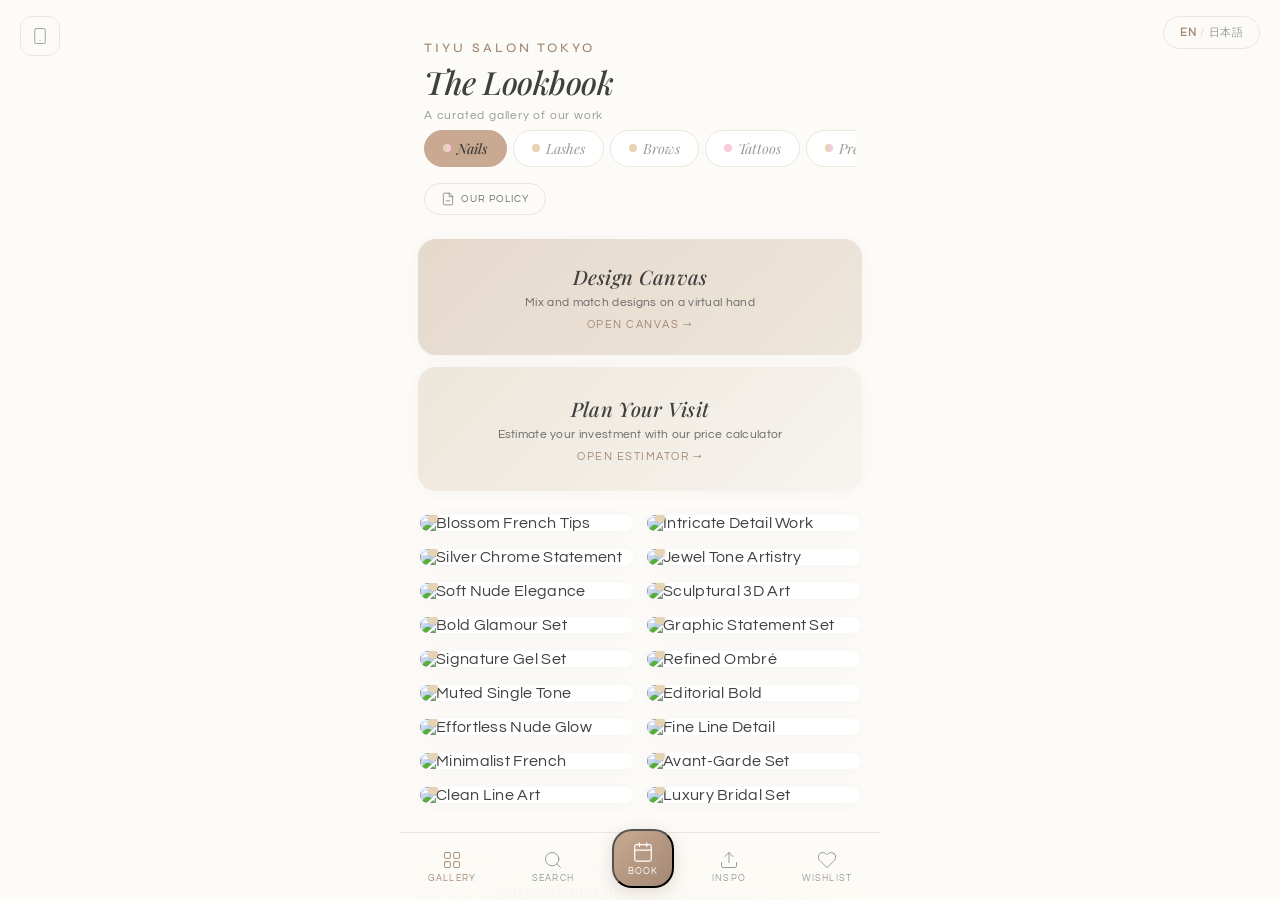
==== index.html @ f14e5504 "Add color-coded location system: beige (Salon) / pink (Studio) dots on tabs, pills on gallery items," ====
<!DOCTYPE html>
<html lang="en">
<head>
  <meta charset="UTF-8" />
  <meta name="viewport" content="width=device-width, initial-scale=1.0, user-scalable=no" />
  <title>Tiyu Salon Tokyo Lookbook</title>
  <link rel="preconnect" href="https://fonts.googleapis.com" />
  <link rel="preconnect" href="https://fonts.gstatic.com" crossorigin />
  <link href="https://fonts.googleapis.com/css2?family=Playfair+Display:ital,wght@0,400;0,500;0,600;1,400;1,500&family=Questrial&family=Syne:wght@400;500;600;700&display=swap" rel="stylesheet" />
  <link rel="stylesheet" href="css/styles.css" />
  <link rel="icon" type="image/svg+xml" href="data:image/svg+xml,<svg xmlns='http://www.w3.org/2000/svg' viewBox='0 0 100 100'><text y='.9em' font-size='90' font-family='serif'>T</text></svg>" />
</head>
<body>

  <div id="app">
    <div id="screen-container">
      <div id="screen-home" class="screen active"></div>
      <div id="screen-search" class="screen"></div>
      <div id="screen-upload" class="screen"></div>
      <div id="screen-collection" class="screen"></div>
      <div id="detail-view" class="detail-view"></div>
      <div id="estimator-view" class="estimator-sheet-container"></div>
      <div id="policy-view" class="detail-view"></div>
      <div id="canvas-view" class="detail-view"></div>
    </div>
    <button id="view-toggle" class="view-toggle" aria-label="Toggle view mode">
      <svg class="icon-mobile" width="18" height="18" viewBox="0 0 24 24" fill="none" stroke="currentColor" stroke-width="1.2" stroke-linecap="round" stroke-linejoin="round"><rect x="5" y="2" width="14" height="20" rx="2"/><line x1="12" y1="18" x2="12" y2="18"/></svg>
      <svg class="icon-desktop" width="18" height="18" viewBox="0 0 24 24" fill="none" stroke="currentColor" stroke-width="1.2" stroke-linecap="round" stroke-linejoin="round"><rect x="2" y="3" width="20" height="14" rx="2"/><line x1="8" y1="21" x2="16" y2="21"/><line x1="12" y1="17" x2="12" y2="21"/></svg>
    </button>
    <button id="lang-toggle" class="lang-toggle" aria-label="Switch language">
      <span class="lang-en">EN</span>
      <span class="lang-sep">/</span>
      <span class="lang-ja">日本語</span>
    </button>
    <nav id="bottom-nav">
      <button data-screen="home" class="nav-btn active" aria-label="Gallery">
        <svg width="20" height="20" viewBox="0 0 24 24" fill="none" stroke="currentColor" stroke-width="1.2" stroke-linecap="round" stroke-linejoin="round"><rect x="3" y="3" width="7" height="7" rx="1"/><rect x="14" y="3" width="7" height="7" rx="1"/><rect x="3" y="14" width="7" height="7" rx="1"/><rect x="14" y="14" width="7" height="7" rx="1"/></svg>
        <span>Gallery</span>
      </button>
      <button data-screen="search" class="nav-btn" aria-label="Search">
        <svg width="20" height="20" viewBox="0 0 24 24" fill="none" stroke="currentColor" stroke-width="1.2" stroke-linecap="round" stroke-linejoin="round"><circle cx="11" cy="11" r="8"/><line x1="21" y1="21" x2="16.65" y2="16.65"/></svg>
        <span>Search</span>
      </button>
      <button class="book-now-btn" id="book-now-btn" aria-label="Book Now">
        <svg width="20" height="20" viewBox="0 0 24 24" fill="none" stroke="currentColor" stroke-width="1.3" stroke-linecap="round" stroke-linejoin="round"><rect x="3" y="4" width="18" height="18" rx="2" ry="2"/><line x1="16" y1="2" x2="16" y2="6"/><line x1="8" y1="2" x2="8" y2="6"/><line x1="3" y1="10" x2="21" y2="10"/></svg>
        <span>Book</span>
      </button>
      <button data-screen="upload" class="nav-btn" aria-label="Inspo">
        <svg width="20" height="20" viewBox="0 0 24 24" fill="none" stroke="currentColor" stroke-width="1.2" stroke-linecap="round" stroke-linejoin="round"><path d="M21 15v4a2 2 0 0 1-2 2H5a2 2 0 0 1-2-2v-4"/><polyline points="17 8 12 3 7 8"/><line x1="12" y1="3" x2="12" y2="15"/></svg>
        <span>Inspo</span>
      </button>
      <button data-screen="collection" class="nav-btn" aria-label="Wishlist">
        <svg width="20" height="20" viewBox="0 0 24 24" fill="none" stroke="currentColor" stroke-width="1.2" stroke-linecap="round" stroke-linejoin="round"><path d="M20.84 4.61a5.5 5.5 0 0 0-7.78 0L12 5.67l-1.06-1.06a5.5 5.5 0 0 0-7.78 7.78l1.06 1.06L12 21.23l7.78-7.78 1.06-1.06a5.5 5.5 0 0 0 0-7.78z"/></svg>
        <span>Wishlist</span>
      </button>
    </nav>
    <div id="toast" class="toast hidden"></div>
    <div id="booking-modal" class="booking-modal">
      <div class="booking-modal-content" id="booking-modal-content"></div>
    </div>
  </div>

  <script type="module" src="js/app.js"></script>
</body>
</html>
---- css/styles.css ----
/* ═══════════════════════════════════════
   Tiyu Salon Tokyo Lookbook
   Luxury Minimalist Client Portal
   ═══════════════════════════════════════ */

:root {
  --bg: #FCFBF7;
  --bg-alt: #F7F4EF;
  --bg-white: #FFFFFF;
  --taupe: #C9A991;
  --taupe-dark: #A38874;
  --taupe-light: #E5D9CC;
  --beige: #EDE6DA;
  --espresso: #404040;
  --espresso-light: #6B6B6B;
  --espresso-muted: #9A9A9A;
  --border: #EBE6DE;
  --white: #FFFFFF;
  --shadow-soft: 0 2px 16px rgba(64, 64, 64, 0.04);
  --shadow-md: 0 4px 24px rgba(64, 64, 64, 0.06);
  --shadow-lg: 0 12px 40px rgba(64, 64, 64, 0.10);
  --radius: 18px;
  --radius-sm: 14px;
  --radius-xs: 10px;
  --nav-height: 68px;
  --safe-bottom: env(safe-area-inset-bottom, 0px);
  --font-serif: 'Playfair Display', Georgia, serif;
  --font-sans: 'Questrial', -apple-system, sans-serif;
  --font-brand: 'Syne', sans-serif;
}

* { margin: 0; padding: 0; box-sizing: border-box; }

html, body {
  height: 100%;
  overflow: hidden;
  font-family: var(--font-sans);
  background: var(--bg);
  color: var(--espresso);
  -webkit-font-smoothing: antialiased;
  -moz-osx-font-smoothing: grayscale;
  -webkit-tap-highlight-color: transparent;
  letter-spacing: 0.3px;
}

#app {
  height: 100%;
  display: flex;
  flex-direction: column;
  max-width: 480px;
  margin: 0 auto;
  position: relative;
  background: var(--bg);
  transition: max-width 0.4s ease;
}

#app.full-width {
  max-width: 100%;
}

#app.full-width .masonry {
  column-count: 4;
  column-gap: 16px;
  padding: 16px 24px;
}

#app.full-width .feed-header,
#app.full-width .upload-screen,
#app.full-width .search-screen,
#app.full-width .canvas-screen,
#app.full-width .detail-content,
#app.full-width .estimator-content,
#app.full-width .policy-screen {
  padding-left: max(24px, calc((100% - 720px) / 2));
  padding-right: max(24px, calc((100% - 720px) / 2));
}

#app.full-width .detail-image-container img {
  max-height: 60vh;
}

#app.full-width .design-strip {
  padding-left: max(4px, calc((100% - 720px) / 2));
  padding-right: max(4px, calc((100% - 720px) / 2));
}

#app.full-width .cta-banner,
#app.full-width .canvas-cta,
#app.full-width .social-footer {
  margin-left: max(18px, calc((100% - 720px) / 2));
  margin-right: max(18px, calc((100% - 720px) / 2));
}

#app.full-width .book-btn {
  margin-left: auto;
  margin-right: auto;
}

#screen-container {
  flex: 1;
  overflow-y: auto;
  overflow-x: hidden;
  -webkit-overflow-scrolling: touch;
  scroll-behavior: smooth;
}

#screen-container::-webkit-scrollbar { display: none; }

.screen {
  display: none;
  min-height: 100%;
  padding-bottom: calc(var(--nav-height) + 32px + var(--safe-bottom));
}

.screen.active { display: block; }

/* ── View Toggle (Desktop/Mobile) ── */
.view-toggle {
  position: fixed;
  top: 16px;
  left: 20px;
  z-index: 150;
  display: flex;
  align-items: center;
  justify-content: center;
  width: 40px;
  height: 40px;
  border: 1px solid var(--border);
  border-radius: 12px;
  background: rgba(252, 251, 247, 0.94);
  backdrop-filter: blur(20px);
  -webkit-backdrop-filter: blur(20px);
  color: var(--espresso-muted);
  cursor: pointer;
  transition: all 0.3s ease;
}

.view-toggle:active { transform: scale(0.92); }
.view-toggle:hover { color: var(--taupe-dark); border-color: var(--taupe-light); }

.view-toggle .icon-desktop { display: none; }
.view-toggle .icon-mobile { display: block; }

#app.full-width ~ .view-toggle .icon-desktop,
body.view-desktop .view-toggle .icon-desktop { display: block; }
body.view-desktop .view-toggle .icon-mobile { display: none; }

/* ── Language Toggle ── */
.lang-toggle {
  position: fixed;
  top: 16px;
  right: 20px;
  z-index: 150;
  display: flex;
  align-items: center;
  gap: 4px;
  padding: 8px 16px;
  border: 1px solid var(--border);
  border-radius: 20px;
  background: rgba(252, 251, 247, 0.94);
  backdrop-filter: blur(20px);
  -webkit-backdrop-filter: blur(20px);
  font-family: var(--font-sans);
  font-size: 11px;
  font-weight: 400;
  letter-spacing: 0.5px;
  color: var(--espresso-muted);
  cursor: pointer;
  transition: all 0.3s ease;
}

.lang-toggle:active { transform: scale(0.95); }

.lang-toggle .lang-sep { opacity: 0.4; }

.lang-toggle .lang-en,
.lang-toggle .lang-ja {
  transition: color 0.3s ease, font-weight 0.3s ease;
}

.lang-toggle .lang-en.active { color: var(--taupe-dark); font-weight: 600; }
.lang-toggle .lang-ja.active { color: var(--taupe-dark); font-weight: 600; }

/* ── Bottom Navigation ── */
#bottom-nav {
  position: fixed;
  bottom: 0;
  left: 50%;
  transform: translateX(-50%);
  width: 100%;
  max-width: 480px;
  height: calc(var(--nav-height) + var(--safe-bottom));
  padding-bottom: var(--safe-bottom);
  background: rgba(252, 251, 247, 0.94);
  backdrop-filter: blur(20px);
  -webkit-backdrop-filter: blur(20px);
  border-top: 1px solid var(--border);
  display: flex;
  align-items: center;
  justify-content: space-around;
  z-index: 100;
}

.nav-btn {
  display: flex;
  flex-direction: column;
  align-items: center;
  justify-content: center;
  gap: 4px;
  border: none;
  background: none;
  color: var(--espresso-muted);
  cursor: pointer;
  padding: 10px 18px;
  border-radius: 14px;
  transition: color 0.3s ease;
  font-family: var(--font-sans);
  font-size: 9px;
  font-weight: 400;
  letter-spacing: 1.2px;
  text-transform: uppercase;
}

.nav-btn.active { color: var(--taupe-dark); }

.nav-btn svg { transition: transform 0.3s ease; }
.nav-btn:active svg { transform: scale(0.92); }

/* ── Book Now Button (Center Nav) ── */
.book-now-btn {
  display: flex;
  flex-direction: column;
  align-items: center;
  justify-content: center;
  gap: 4px;
  text-decoration: none;
  background: linear-gradient(135deg, var(--taupe), var(--taupe-dark));
  color: var(--white);
  padding: 10px 14px;
  border-radius: 20px;
  margin-top: -16px;
  box-shadow: 0 4px 16px rgba(163, 136, 116, 0.3);
  transition: all 0.25s ease;
  font-family: var(--font-sans);
  font-size: 9px;
  font-weight: 500;
  letter-spacing: 1.2px;
  text-transform: uppercase;
  position: relative;
  z-index: 1;
}

.book-now-btn:active {
  transform: scale(0.93);
  box-shadow: 0 2px 8px rgba(163, 136, 116, 0.2);
}

.book-now-btn svg {
  width: 22px;
  height: 22px;
  transition: transform 0.3s ease;
}

.book-now-btn:active svg { transform: scale(0.92); }

/* ── Service Category Tabs ── */
.service-tabs {
  display: flex;
  gap: 6px;
  overflow-x: auto;
  -webkit-overflow-scrolling: touch;
  scrollbar-width: none;
  padding: 4px 0;
  margin-top: 4px;
}

.service-tabs::-webkit-scrollbar { display: none; }

.service-tab {
  flex-shrink: 0;
  padding: 8px 18px;
  border: 1px solid var(--border);
  border-radius: 20px;
  background: var(--white);
  font-family: var(--font-serif);
  font-size: 14px;
  font-weight: 400;
  font-style: italic;
  color: var(--espresso-muted);
  cursor: pointer;
  transition: all 0.25s ease;
  white-space: nowrap;
  display: flex;
  align-items: center;
  gap: 6px;
}

.service-tab.active {
  background: var(--taupe);
  color: var(--espresso);
  border-color: var(--taupe);
  font-weight: 500;
}

.service-tab:active {
  transform: scale(0.95);
}

/* ── Location Color-Coded Dots ── */
.loc-dot {
  width: 8px;
  height: 8px;
  border-radius: 50%;
  flex-shrink: 0;
  display: inline-block;
}

.salon-dot {
  background: #E5D3B3;
}

.studio-dot {
  background: #F8C8DC;
}

.dual-dot {
  background: linear-gradient(90deg, #E5D3B3 50%, #F8C8DC 50%);
}

/* ── Location Pills (Masonry Items) ── */
.loc-pill {
  position: absolute;
  bottom: 8px;
  left: 8px;
  width: 10px;
  height: 10px;
  border-radius: 50%;
  z-index: 3;
  box-shadow: 0 1px 4px rgba(0,0,0,0.15);
}

.salon-pill { background: #E5D3B3; }
.studio-pill { background: #F8C8DC; }
.dual-pill {
  background: linear-gradient(90deg, #E5D3B3 50%, #F8C8DC 50%);
}

/* ── Location Indicator (Detail View) ── */
.loc-indicator {
  display: flex;
  align-items: center;
  gap: 8px;
  margin: 8px 0 16px;
  font-family: var(--font-sans);
  font-size: 12px;
  color: var(--espresso-light);
  font-weight: 400;
  letter-spacing: 0.5px;
}

.loc-indicator .loc-dot {
  width: 10px;
  height: 10px;
}

/* ── Booking Modal (Location Selection) ── */
.booking-modal {
  display: none;
  position: fixed;
  inset: 0;
  z-index: 9999;
  background: rgba(64,64,64,0.5);
  backdrop-filter: blur(6px);
  -webkit-backdrop-filter: blur(6px);
  align-items: flex-end;
  justify-content: center;
  opacity: 0;
  transition: opacity 0.3s ease;
}

.booking-modal.active {
  display: flex;
  opacity: 1;
}

.booking-modal-content {
  width: 100%;
  max-width: 480px;
  background: var(--bg);
  border-radius: 28px 28px 0 0;
  padding: 24px 20px calc(24px + var(--safe-bottom));
  transform: translateY(100%);
  transition: transform 0.35s cubic-bezier(0.32, 0.72, 0, 1);
}

.booking-modal.active .booking-modal-content {
  transform: translateY(0);
}

.booking-location-header {
  text-align: center;
  margin-bottom: 20px;
  position: relative;
}

.booking-location-header h2 {
  font-family: var(--font-serif);
  font-size: 22px;
  font-weight: 500;
  font-style: italic;
  color: var(--espresso);
  margin-bottom: 4px;
}

.booking-location-header p {
  font-family: var(--font-sans);
  font-size: 12px;
  color: var(--espresso-muted);
  letter-spacing: 0.3px;
}

.booking-close {
  position: absolute;
  top: -4px;
  right: 0;
  background: none;
  border: none;
  font-size: 24px;
  color: var(--espresso-muted);
  cursor: pointer;
  line-height: 1;
}

.booking-location-card {
  display: flex;
  align-items: center;
  gap: 14px;
  padding: 20px 18px;
  border-radius: var(--radius-sm);
  margin-bottom: 12px;
  text-decoration: none;
  transition: transform 0.2s ease;
}

.booking-location-card:active { transform: scale(0.97); }

.salon-card {
  background: #F5E6D3;
}

.studio-card {
  background: #FCE4EC;
}

.booking-location-card .booking-dot {
  width: 16px;
  height: 16px;
  border-radius: 50%;
  flex-shrink: 0;
}

.booking-location-card .salon-dot {
  background: #E5D3B3;
}

.booking-location-card .studio-dot {
  background: #F8C8DC;
}

.booking-location-info {
  flex: 1;
  display: flex;
  flex-direction: column;
}

.booking-location-name {
  font-family: var(--font-serif);
  font-size: 16px;
  font-weight: 500;
  color: var(--espresso);
}

.booking-location-desc {
  font-family: var(--font-sans);
  font-size: 11px;
  color: var(--espresso-light);
  letter-spacing: 0.3px;
  margin-top: 2px;
}

.booking-select {
  font-family: var(--font-sans);
  font-size: 10px;
  text-transform: uppercase;
  letter-spacing: 1px;
  color: var(--taupe-dark);
  font-weight: 500;
  white-space: nowrap;
}

/* ── Masonry Fade-In ── */
.masonry-fade {
  animation: masonryFadeIn 0.4s ease;
}

@keyframes masonryFadeIn {
  from { opacity: 0; transform: translateY(12px); }
  to { opacity: 1; transform: translateY(0); }
}

/* ── Price List Sheet ── */
.pricelist-overlay {
  position: fixed;
  inset: 0;
  z-index: 300;
  pointer-events: none;
}

.pricelist-overlay.active { pointer-events: auto; }

.pricelist-overlay .est-backdrop {
  position: absolute;
  inset: 0;
  background: rgba(64, 64, 64, 0);
  backdrop-filter: blur(0px);
  -webkit-backdrop-filter: blur(0px);
  transition: background 0.35s ease, backdrop-filter 0.35s ease;
}

.pricelist-overlay.active .est-backdrop {
  background: rgba(64, 64, 64, 0.45);
  backdrop-filter: blur(6px);
  -webkit-backdrop-filter: blur(6px);
}

.pricelist-sheet {
  position: absolute;
  bottom: 0;
  left: 50%;
  transform: translateX(-50%) translateY(100%);
  width: 100%;
  max-width: 480px;
  height: 70%;
  background: var(--bg);
  border-radius: 28px 28px 0 0;
  box-shadow: 0 -8px 40px rgba(64, 64, 64, 0.12);
  display: flex;
  flex-direction: column;
  overflow: hidden;
  transition: transform 0.35s cubic-bezier(0.32, 0.72, 0, 1);
}

.pricelist-overlay.active .pricelist-sheet {
  transform: translateX(-50%) translateY(0);
}

.pricelist-receipt {
  margin-top: 16px;
}

.pricelist-item-info {
  display: flex;
  flex-direction: column;
  gap: 3px;
  flex: 1;
}

.pricelist-item-desc {
  font-family: var(--font-sans);
  font-size: 10px;
  color: var(--espresso-muted);
  font-weight: 300;
  letter-spacing: 0.2px;
}

.book-now-link {
  display: block;
  text-align: center;
  padding: 14px;
  background: linear-gradient(135deg, var(--taupe), var(--taupe-dark));
  color: var(--white);
  border-radius: var(--radius-sm);
  text-decoration: none;
  font-family: var(--font-sans);
  font-size: 11px;
  font-weight: 500;
  letter-spacing: 1.5px;
  text-transform: uppercase;
  transition: transform 0.2s ease;
}

.book-now-link:active { transform: scale(0.97); }

/* ── Price List: Prep Note & Add-ons ── */
.pricelist-prep-note {
  background: var(--bg-alt);
  border-radius: var(--radius-sm);
  padding: 14px 16px;
  margin-bottom: 16px;
}

.pricelist-prep-label {
  font-family: var(--font-sans);
  font-size: 9px;
  text-transform: uppercase;
  letter-spacing: 1.5px;
  color: var(--taupe-dark);
  font-weight: 500;
  display: block;
  margin-bottom: 6px;
}

.pricelist-prep-text {
  font-family: var(--font-sans);
  font-size: 11px;
  color: var(--espresso-light);
  font-weight: 300;
  line-height: 1.5;
  letter-spacing: 0.2px;
}

.pricelist-addons {
  display: flex;
  flex-wrap: wrap;
  gap: 6px;
  margin-top: 8px;
}

.pricelist-addon {
  font-family: var(--font-sans);
  font-size: 10px;
  color: var(--taupe-dark);
  background: var(--taupe-light);
  padding: 3px 10px;
  border-radius: 12px;
  font-weight: 400;
  letter-spacing: 0.3px;
}

.pricelist-line {
  align-items: flex-start;
}

.pricelist-line .receipt-price {
  align-self: flex-start;
  white-space: nowrap;
}

/* ── Feed Headers ── */
.feed-header {
  padding: 40px 24px 16px;
  position: sticky;
  top: 0;
  background: var(--bg);
  z-index: 10;
}

.feed-header .brand {
  font-family: var(--font-brand);
  font-size: 13px;
  font-weight: 500;
  color: var(--taupe-dark);
  letter-spacing: 3px;
  text-transform: uppercase;
  margin-bottom: 8px;
}

.feed-header h1 {
  font-family: var(--font-serif);
  font-size: 32px;
  font-weight: 500;
  font-style: italic;
  color: var(--espresso);
  letter-spacing: -0.5px;
  line-height: 1.15;
}

.feed-header .subtitle {
  font-family: var(--font-sans);
  font-size: 12px;
  color: var(--espresso-muted);
  margin-top: 8px;
  font-weight: 300;
  letter-spacing: 0.8px;
}

/* ── Masonry Grid ── */
.masonry {
  column-count: 2;
  column-gap: 14px;
  padding: 16px 20px;
}

.masonry-item {
  break-inside: avoid;
  margin-bottom: 18px;
  border-radius: var(--radius-sm);
  overflow: hidden;
  cursor: pointer;
  transition: transform 0.35s ease, box-shadow 0.35s ease;
  background: var(--white);
  position: relative;
  box-shadow: var(--shadow-soft);
}

.masonry-item:active {
  transform: scale(0.97);
  box-shadow: var(--shadow-md);
}

.masonry-item img {
  width: 100%;
  display: block;
  object-fit: cover;
}

.masonry-item .pin-overlay {
  position: absolute;
  bottom: 0;
  left: 0;
  right: 0;
  padding: 20px 14px 12px;
  background: linear-gradient(transparent, rgba(64, 64, 64, 0.5));
  opacity: 0;
  transition: opacity 0.3s ease;
}

.masonry-item:active .pin-overlay,
.masonry-item:hover .pin-overlay { opacity: 1; }

.pin-overlay .pin-title {
  font-family: var(--font-sans);
  color: white;
  font-size: 11px;
  font-weight: 400;
  letter-spacing: 0.5px;
  white-space: nowrap;
  overflow: hidden;
  text-overflow: ellipsis;
}

.pin-overlay .pin-price {
  font-family: var(--font-serif);
  color: white;
  font-size: 14px;
  font-weight: 500;
  margin-top: 2px;
}

/* ── CTA Banner ── */
.cta-banner {
  margin: 12px 18px 8px;
  padding: 28px 24px;
  background: linear-gradient(135deg, var(--beige), var(--bg-alt));
  border-radius: var(--radius);
  text-align: center;
  box-shadow: var(--shadow-soft);
  cursor: pointer;
  transition: transform 0.3s ease;
}

.cta-banner:active { transform: scale(0.98); }

.cta-banner h3 {
  font-family: var(--font-serif);
  font-size: 20px;
  font-weight: 500;
  font-style: italic;
  margin-bottom: 6px;
  color: var(--espresso);
}

.cta-banner p {
  font-family: var(--font-sans);
  font-size: 12px;
  color: var(--espresso-light);
  font-weight: 300;
  letter-spacing: 0.3px;
}

.cta-banner .cta-arrow {
  display: inline-block;
  margin-top: 10px;
  font-size: 11px;
  color: var(--taupe-dark);
  letter-spacing: 1.5px;
  text-transform: uppercase;
  font-weight: 500;
}

/* ── Detail / Estimator Overlay ── */
.detail-view {
  display: none;
  position: fixed;
  top: 0;
  left: 50%;
  transform: translateX(-50%);
  width: 100%;
  max-width: 480px;
  height: 100%;
  z-index: 200;
  background: var(--bg);
  overflow-y: auto;
  animation: slideUp 0.35s ease;
}

.detail-view.active { display: block; }

@keyframes slideUp {
  from { transform: translateX(-50%) translateY(100%); }
  to   { transform: translateX(-50%) translateY(0); }
}

.detail-header {
  position: sticky;
  top: 0;
  background: rgba(252, 251, 247, 0.94);
  backdrop-filter: blur(20px);
  -webkit-backdrop-filter: blur(20px);
  padding: 16px 20px;
  display: flex;
  align-items: center;
  justify-content: space-between;
  z-index: 10;
  border-bottom: 1px solid transparent;
  transition: border-color 0.3s ease;
}

.detail-header.scrolled { border-bottom-color: var(--border); }

.back-btn {
  display: flex;
  align-items: center;
  gap: 6px;
  border: none;
  background: none;
  font-family: var(--font-sans);
  font-size: 13px;
  font-weight: 400;
  color: var(--espresso);
  cursor: pointer;
  padding: 8px 12px 8px 0;
  border-radius: 8px;
  transition: opacity 0.2s ease;
  letter-spacing: 0.3px;
}

.back-btn:active { opacity: 0.6; }

.detail-image-container {
  position: relative;
  width: 100%;
}

.detail-image-container img {
  width: 100%;
  display: block;
  max-height: 52vh;
  object-fit: cover;
}

.detail-content {
  padding: 32px 24px 48px;
}

.detail-title {
  font-family: var(--font-serif);
  font-size: 26px;
  font-weight: 500;
  font-style: italic;
  margin-bottom: 6px;
  letter-spacing: -0.3px;
  line-height: 1.2;
  color: var(--espresso);
}

.detail-tier {
  font-family: var(--font-sans);
  font-size: 10px;
  text-transform: uppercase;
  letter-spacing: 2px;
  color: var(--taupe-dark);
  font-weight: 500;
  margin-bottom: 28px;
}

/* ── Investment Section ── */
.investment-section {
  margin-bottom: 28px;
  padding: 24px 20px;
  background: var(--bg-alt);
  border-radius: var(--radius-sm);
  text-align: center;
}

.investment-section h2 {
  font-family: var(--font-sans);
  font-size: 10px;
  text-transform: uppercase;
  letter-spacing: 2px;
  color: var(--espresso-muted);
  font-weight: 500;
  margin-bottom: 10px;
}

.investment-price {
  font-family: var(--font-serif);
  font-size: 36px;
  font-weight: 500;
  color: var(--espresso);
  letter-spacing: -0.5px;
}

.investment-note {
  font-family: var(--font-sans);
  font-size: 11px;
  color: var(--espresso-muted);
  margin-top: 8px;
  font-weight: 300;
  letter-spacing: 0.2px;
}

.estimate-btn {
  display: block;
  width: 100%;
  padding: 14px;
  border: 1px solid var(--taupe);
  border-radius: var(--radius-sm);
  font-family: var(--font-sans);
  font-size: 11px;
  font-weight: 500;
  letter-spacing: 1.5px;
  text-transform: uppercase;
  cursor: pointer;
  transition: all 0.3s ease;
  background: transparent;
  color: var(--taupe-dark);
  margin-top: 16px;
}

.estimate-btn:active {
  background: var(--taupe);
  color: var(--white);
}

/* ── Tiyu Palette ── */
.colors-section { margin-bottom: 28px; }

.colors-section h2 {
  font-family: var(--font-sans);
  font-size: 10px;
  text-transform: uppercase;
  letter-spacing: 2px;
  color: var(--espresso-muted);
  font-weight: 500;
  margin-bottom: 16px;
}

.color-chip-list {
  display: flex;
  flex-direction: column;
  gap: 10px;
}

.color-chip {
  display: flex;
  align-items: center;
  gap: 14px;
  padding: 16px 18px;
  background: var(--white);
  border-radius: var(--radius-sm);
  border: 1px solid var(--border);
  transition: box-shadow 0.3s ease;
}

.color-chip:active { box-shadow: var(--shadow-md); }

.color-chip .swatch {
  width: 22px;
  height: 22px;
  border-radius: 50%;
  flex-shrink: 0;
  border: 1px solid rgba(64, 64, 64, 0.08);
}

.color-chip .swatch.pink-swatch     { background: #F4A0B8; }
.color-chip .swatch.red-swatch      { background: #D94040; }
.color-chip .swatch.nude-swatch     { background: #E8D5C4; }
.color-chip .swatch.white-swatch    { background: #FAFAFA; }
.color-chip .swatch.blue-swatch     { background: #A8C8E8; }
.color-chip .swatch.green-swatch    { background: #8FBC8F; }
.color-chip .swatch.purple-swatch   { background: #B8A0D8; }
.color-chip .swatch.black-swatch    { background: #3A3A3A; }
.color-chip .swatch.gold-swatch     { background: #D4AF37; }
.color-chip .swatch.silver-swatch   { background: #C0C0C0; }
.color-chip .swatch.grey-swatch     { background: #999999; }
.color-chip .swatch.coral-swatch    { background: #FF7F50; }
.color-chip .swatch.mint-swatch     { background: #98FF98; }
.color-chip .swatch.lavender-swatch { background: #B8A0D8; }
.color-chip .swatch.peach-swatch    { background: #FFDAB9; }
.color-chip .swatch.teal-swatch     { background: #008080; }
.color-chip .swatch.taupe-swatch    { background: #C9A991; }
.color-chip .swatch.champagne-swatch{ background: #E5D3B3; }

.color-chip .color-label {
  font-family: var(--font-sans);
  font-size: 13px;
  font-weight: 400;
  color: var(--espresso);
}

.color-chip .color-brand {
  font-family: var(--font-sans);
  font-size: 11px;
  color: var(--espresso-muted);
  margin-left: auto;
  font-weight: 300;
}

/* ── Tags ── */
.tags-section {
  margin-bottom: 28px;
}

.tags-section h2 {
  font-family: var(--font-sans);
  font-size: 10px;
  text-transform: uppercase;
  letter-spacing: 2px;
  color: var(--espresso-muted);
  font-weight: 500;
  margin-bottom: 14px;
}

.tag-pills-wrap {
  display: flex;
  flex-wrap: wrap;
  gap: 8px;
}

.tag-pill {
  display: inline-flex;
  align-items: center;
  padding: 8px 16px;
  border: 1px solid var(--border);
  border-radius: 20px;
  background: var(--white);
  font-family: var(--font-sans);
  font-size: 11px;
  font-weight: 400;
  color: var(--espresso-light);
  letter-spacing: 0.3px;
  cursor: pointer;
  transition: all 0.25s ease;
}

.tag-pill:active {
  border-color: var(--taupe);
  background: var(--bg-alt);
  color: var(--taupe-dark);
  transform: scale(0.95);
}

/* ── Popular Tags in Search ── */
.popular-tags {
  margin-bottom: 24px;
}

.popular-tags-label {
  font-family: var(--font-sans);
  font-size: 10px;
  text-transform: uppercase;
  letter-spacing: 2px;
  color: var(--espresso-muted);
  font-weight: 500;
  margin-bottom: 12px;
}

/* ── Save Button ── */
.save-btn {
  width: 100%;
  padding: 18px;
  border: none;
  border-radius: var(--radius-sm);
  font-family: var(--font-sans);
  font-size: 11px;
  font-weight: 500;
  letter-spacing: 2px;
  text-transform: uppercase;
  cursor: pointer;
  transition: all 0.3s ease;
  display: flex;
  align-items: center;
  justify-content: center;
  gap: 10px;
  background: var(--espresso);
  color: var(--bg);
  margin-top: 12px;
}

.save-btn:active { transform: scale(0.98); background: #2A2A2A; }

.save-btn.saved {
  background: transparent;
  color: var(--taupe-dark);
  border: 1px solid var(--taupe);
}

.save-btn.saved svg { fill: var(--taupe); stroke: var(--taupe); }

/* ── Price Estimator — Bottom Sheet ── */
.estimator-sheet-container {
  display: none;
  position: fixed !important;
  top: 0 !important;
  left: 0 !important;
  width: 100% !important;
  height: 100% !important;
  z-index: 9999 !important;
  pointer-events: none;
}

.estimator-sheet-container.active {
  pointer-events: auto;
}

.est-backdrop {
  position: absolute;
  inset: 0;
  background: rgba(64, 64, 64, 0);
  backdrop-filter: blur(0px);
  -webkit-backdrop-filter: blur(0px);
  transition: background 0.35s ease, backdrop-filter 0.35s ease;
}

.estimator-sheet-container.active .est-backdrop {
  background: rgba(64, 64, 64, 0.45);
  backdrop-filter: blur(6px);
  -webkit-backdrop-filter: blur(6px);
}

.est-sheet {
  position: absolute;
  bottom: 0;
  left: 50%;
  transform: translateX(-50%) translateY(100%);
  width: 100%;
  max-width: 480px;
  height: 85%;
  background: var(--bg);
  border-radius: 28px 28px 0 0;
  box-shadow: 0 -8px 40px rgba(64, 64, 64, 0.12);
  display: flex;
  flex-direction: column;
  overflow: hidden;
  transition: transform 0.35s cubic-bezier(0.32, 0.72, 0, 1);
}

.estimator-sheet-container.active .est-sheet {
  transform: translateX(-50%) translateY(0);
}

.est-sheet-handle {
  width: 36px;
  height: 4px;
  border-radius: 2px;
  background: var(--border);
  margin: 10px auto 6px;
  flex-shrink: 0;
  cursor: grab;
}

.est-sheet-handle:active { cursor: grabbing; }

.est-close-btn {
  position: absolute;
  top: 12px;
  right: 16px;
  width: 32px;
  height: 32px;
  border: none;
  background: var(--bg-alt);
  border-radius: 50%;
  display: flex;
  align-items: center;
  justify-content: center;
  color: var(--espresso-light);
  cursor: pointer;
  z-index: 10;
  transition: all 0.2s ease;
}

.est-close-btn:active {
  background: var(--taupe-light);
  transform: scale(0.9);
}

.est-sheet-scroll {
  flex: 1;
  overflow-y: auto;
  overflow-x: hidden;
  -webkit-overflow-scrolling: touch;
  padding: 8px 24px 16px;
}

.est-sheet-scroll::-webkit-scrollbar { display: none; }

.est-sheet-header {
  padding-top: 8px;
  margin-bottom: 8px;
}

.est-sheet-header h1 {
  font-family: var(--font-serif);
  font-size: 26px;
  font-weight: 500;
  font-style: italic;
  margin-bottom: 4px;
  color: var(--espresso);
}

.est-sheet-header .subtitle {
  font-family: var(--font-sans);
  font-size: 12px;
  color: var(--espresso-muted);
  letter-spacing: 0.5px;
}

body.est-open {
  overflow: hidden;
}

/* Keep old estimator-content styles for backward compat */
.estimator-content { padding: 32px 24px 48px; }

.estimator-content h1 {
  font-family: var(--font-serif);
  font-size: 28px;
  font-weight: 500;
  font-style: italic;
  margin-bottom: 6px;
  color: var(--espresso);
}

.estimator-content .subtitle {
  font-family: var(--font-sans);
  font-size: 12px;
  color: var(--espresso-muted);
  margin-bottom: 32px;
  letter-spacing: 0.5px;
}

.estimate-group { margin-bottom: 28px; }

.estimate-group h3 {
  font-family: var(--font-sans);
  font-size: 10px;
  text-transform: uppercase;
  letter-spacing: 2px;
  color: var(--espresso-muted);
  font-weight: 500;
  margin-bottom: 12px;
}

.estimate-options {
  display: flex;
  flex-direction: column;
  gap: 8px;
}

.estimate-option {
  display: flex;
  align-items: center;
  justify-content: space-between;
  padding: 16px 18px;
  background: var(--white);
  border: 1.5px solid var(--border);
  border-radius: var(--radius-sm);
  cursor: pointer;
  transition: all 0.25s ease;
}

.estimate-option.selected {
  border-color: var(--taupe);
  background: var(--bg-alt);
}

.estimate-option:active { transform: scale(0.98); }

.estimate-option .opt-info {
  display: flex;
  flex-direction: column;
  gap: 2px;
}

.estimate-option .opt-label {
  font-family: var(--font-sans);
  font-size: 14px;
  font-weight: 400;
  color: var(--espresso);
}

.estimate-option .opt-desc {
  font-family: var(--font-sans);
  font-size: 11px;
  color: var(--espresso-muted);
  font-weight: 300;
}

.estimate-option .opt-price {
  font-family: var(--font-serif);
  font-size: 16px;
  font-weight: 500;
  color: var(--espresso);
}

.estimate-option .opt-check {
  width: 20px;
  height: 20px;
  border-radius: 50%;
  border: 1.5px solid var(--border);
  flex-shrink: 0;
  margin-left: 12px;
  transition: all 0.25s ease;
  display: flex;
  align-items: center;
  justify-content: center;
}

.estimate-option.selected .opt-check {
  border-color: var(--taupe);
  background: var(--taupe);
}

.estimate-option.selected .opt-check::after {
  content: '';
  width: 8px;
  height: 5px;
  border-left: 2px solid white;
  border-bottom: 2px solid white;
  transform: rotate(-45deg) translate(1px, -1px);
}

.estimate-finger-count {
  display: flex;
  align-items: center;
  gap: 16px;
  padding: 16px 18px;
  background: var(--white);
  border: 1px solid var(--border);
  border-radius: var(--radius-sm);
  margin-top: 8px;
}

.estimate-finger-count .count-label {
  font-family: var(--font-sans);
  font-size: 13px;
  color: var(--espresso);
  flex: 1;
}

.count-btn {
  width: 36px;
  height: 36px;
  border-radius: 50%;
  border: 1px solid var(--border);
  background: var(--white);
  font-family: var(--font-sans);
  font-size: 18px;
  color: var(--espresso);
  cursor: pointer;
  display: flex;
  align-items: center;
  justify-content: center;
  transition: all 0.2s ease;
}

.count-btn:active { background: var(--bg-alt); }

.count-value {
  font-family: var(--font-serif);
  font-size: 20px;
  font-weight: 500;
  color: var(--espresso);
  min-width: 30px;
  text-align: center;
}

/* ── Estimate Total ── */
.estimate-total {
  flex-shrink: 0;
  background: var(--bg);
  padding: 16px 24px calc(16px + var(--safe-bottom));
  border-top: 1px solid var(--border);
  display: flex;
  align-items: center;
  justify-content: center;
}

.total-range-block {
  display: flex;
  flex-direction: column;
  align-items: center;
  gap: 4px;
  width: 100%;
}

.estimate-total .total-label {
  font-family: var(--font-sans);
  font-size: 11px;
  text-transform: uppercase;
  letter-spacing: 1.5px;
  color: var(--espresso-muted);
}

.estimate-total .total-amount {
  font-family: var(--font-serif);
  font-size: 28px;
  font-weight: 500;
  color: var(--espresso);
}

.total-amount-range {
  font-family: var(--font-serif);
  font-size: 22px;
  font-weight: 500;
  color: var(--espresso);
  text-align: center;
}

/* ── Estimator: Group Hints ── */
.estimator-content .group-hint {
  font-family: var(--font-sans);
  font-size: 11px;
  color: var(--espresso-muted);
  font-weight: 300;
  letter-spacing: 0.3px;
  margin-bottom: 12px;
  margin-top: -6px;
}

/* ── Estimator: Photo Analysis ── */
.est-photo-area {
  position: relative;
  width: 100%;
  min-height: 120px;
  border: 1.5px dashed var(--border);
  border-radius: var(--radius-sm);
  display: flex;
  align-items: center;
  justify-content: center;
  overflow: hidden;
  cursor: pointer;
  transition: border-color 0.25s ease;
  margin-bottom: 12px;
}

.est-photo-area:hover { border-color: var(--taupe); }

.est-photo-preview {
  width: 100%;
  height: 160px;
  object-fit: cover;
  border-radius: var(--radius-sm);
}

.est-photo-placeholder {
  display: flex;
  flex-direction: column;
  align-items: center;
  gap: 8px;
  padding: 24px;
  color: var(--espresso-muted);
}

.est-photo-placeholder span {
  font-family: var(--font-sans);
  font-size: 11px;
  text-align: center;
  font-weight: 300;
  max-width: 200px;
  letter-spacing: 0.3px;
}

.est-photo-buttons {
  display: flex;
  gap: 8px;
}

.est-photo-btn {
  flex: 1;
  display: flex;
  align-items: center;
  justify-content: center;
  gap: 6px;
  padding: 12px 14px;
  background: var(--white);
  border: 1px solid var(--border);
  border-radius: var(--radius-sm);
  font-family: var(--font-sans);
  font-size: 11px;
  color: var(--espresso-light);
  font-weight: 400;
  letter-spacing: 0.5px;
  cursor: pointer;
  transition: all 0.2s ease;
}

.est-photo-btn:active {
  background: var(--bg-alt);
  transform: scale(0.97);
}

.ai-badge {
  position: absolute;
  top: 8px;
  right: 8px;
  background: var(--taupe-dark);
  color: var(--white);
  font-family: var(--font-sans);
  font-size: 9px;
  font-weight: 500;
  letter-spacing: 1px;
  text-transform: uppercase;
  padding: 4px 10px;
  border-radius: 20px;
  box-shadow: var(--shadow-soft);
}

.ai-suggest-desc {
  font-family: var(--font-sans);
  font-size: 11px;
  color: var(--taupe-dark);
  font-weight: 300;
  letter-spacing: 0.3px;
  margin-top: 8px;
  font-style: italic;
}

/* ── Estimator: Extension Toggles ── */
.ext-toggles {
  display: flex;
  flex-direction: column;
  gap: 8px;
}

.ext-toggle-card {
  padding: 16px 18px;
  background: var(--white);
  border: 1.5px solid var(--border);
  border-radius: var(--radius-sm);
  cursor: pointer;
  transition: all 0.25s ease;
}

.ext-toggle-card.active {
  border-color: var(--taupe);
  background: var(--bg-alt);
}

.ext-toggle-card:active { transform: scale(0.98); }

.ext-toggle-header {
  display: flex;
  align-items: center;
  justify-content: space-between;
}

.ext-toggle-label {
  font-family: var(--font-sans);
  font-size: 14px;
  font-weight: 400;
  color: var(--espresso);
}

.ext-toggle-desc {
  font-family: var(--font-sans);
  font-size: 11px;
  color: var(--espresso-muted);
  font-weight: 300;
  display: block;
  margin-top: 4px;
}

.toggle-switch {
  width: 42px;
  height: 24px;
  border-radius: 12px;
  background: var(--border);
  position: relative;
  transition: background 0.25s ease;
  flex-shrink: 0;
}

.toggle-switch.on { background: var(--taupe); }

.toggle-knob {
  position: absolute;
  top: 2px;
  left: 2px;
  width: 20px;
  height: 20px;
  border-radius: 50%;
  background: var(--white);
  box-shadow: 0 1px 3px rgba(0,0,0,0.15);
  transition: transform 0.25s ease;
}

.toggle-switch.on .toggle-knob { transform: translateX(18px); }

.ext-counter {
  display: flex;
  align-items: center;
  gap: 12px;
  margin-top: 14px;
  padding-top: 14px;
  border-top: 1px solid var(--border);
}

.ext-counter-label {
  font-family: var(--font-sans);
  font-size: 11px;
  color: var(--espresso-muted);
  margin-left: auto;
  letter-spacing: 0.3px;
}

/* ── Estimator: Nail Map ── */
.nail-map {
  display: grid;
  grid-template-columns: repeat(5, 1fr);
  gap: 8px;
  padding: 8px 0;
}

.nail-slot {
  display: flex;
  flex-direction: column;
  align-items: center;
  gap: 4px;
  cursor: pointer;
}

.nail-shape {
  width: 100%;
  aspect-ratio: 3 / 4;
  border-radius: 50% 50% 12px 12px;
  display: flex;
  align-items: flex-start;
  justify-content: center;
  padding-top: 6px;
  border: 2px solid transparent;
  transition: all 0.25s ease;
  position: relative;
}

.nail-slot.selected .nail-shape {
  border-color: var(--taupe-dark);
  box-shadow: 0 0 0 2px rgba(163,136,116,0.15);
  transform: scale(1.05);
}

.nail-slot:active .nail-shape { transform: scale(0.95); }

.nail-num {
  font-family: var(--font-sans);
  font-size: 8px;
  color: rgba(255,255,255,0.7);
  font-weight: 500;
}

.nail-art-label {
  font-family: var(--font-sans);
  font-size: 9px;
  color: var(--espresso-muted);
  font-weight: 500;
  letter-spacing: 0.5px;
  min-height: 12px;
}

.nail-slot.has-art .nail-art-label { color: var(--taupe-dark); }

/* Nail color variants */
.nail-neutral { background: var(--beige); }
.nail-neutral .nail-num { color: var(--espresso-muted); }

.nail-champagne {
  background: linear-gradient(135deg, #F5E6D3, #E8D5B7);
}
.nail-champagne .nail-num { color: rgba(64,64,64,0.4); }

.nail-ivory {
  background: linear-gradient(180deg, #FFFEFA, #F5F0E8);
  border: 2px solid var(--border);
}
.nail-ivory .nail-num { color: var(--espresso-muted); }

.nail-taupe {
  background: linear-gradient(135deg, var(--taupe), var(--taupe-dark));
}
.nail-taupe .nail-num { color: rgba(255,255,255,0.6); }

.nail-espresso {
  background: linear-gradient(135deg, #5A5A5A, var(--espresso));
}
.nail-espresso .nail-num { color: rgba(255,255,255,0.5); }

/* ── Estimator: Art Selector ── */
.art-selector { animation: fadeIn 0.3s ease; }

@keyframes fadeIn {
  from { opacity: 0; transform: translateY(8px); }
  to { opacity: 1; transform: translateY(0); }
}

.finger-indicator {
  font-family: var(--font-serif);
  font-size: 14px;
  font-style: italic;
  color: var(--taupe-dark);
  font-weight: 500;
  text-transform: none;
  letter-spacing: 0;
  margin-left: 4px;
}

.apply-all-btn {
  width: 100%;
  margin-top: 12px;
  padding: 12px;
  background: var(--bg-alt);
  border: 1px solid var(--border);
  border-radius: var(--radius-sm);
  font-family: var(--font-sans);
  font-size: 11px;
  color: var(--taupe-dark);
  font-weight: 500;
  letter-spacing: 1px;
  text-transform: uppercase;
  cursor: pointer;
  transition: all 0.2s ease;
}

.apply-all-btn:active {
  background: var(--taupe-light);
  transform: scale(0.98);
}

/* ── Estimator: Receipt ── */
.receipt-section { margin-top: 8px; }

.receipt {
  background: var(--white);
  border-radius: var(--radius-sm);
  padding: 20px 18px;
  box-shadow: var(--shadow-soft);
}

.receipt-line {
  display: flex;
  align-items: baseline;
  justify-content: space-between;
  padding: 7px 0;
}

.receipt-item {
  font-family: var(--font-sans);
  font-size: 12px;
  color: var(--espresso-light);
  font-weight: 400;
  letter-spacing: 0.2px;
}

.receipt-price {
  font-family: var(--font-serif);
  font-size: 13px;
  color: var(--espresso);
  font-weight: 500;
  white-space: nowrap;
  margin-left: 12px;
}

.receipt-divider {
  height: 1px;
  background: var(--border);
  margin: 12px 0;
}

.receipt-total-line .receipt-item {
  font-family: var(--font-sans);
  font-size: 11px;
  text-transform: uppercase;
  letter-spacing: 1.5px;
  color: var(--espresso-muted);
  font-weight: 500;
}

.receipt-total-line .receipt-price {
  font-size: 16px;
  color: var(--espresso);
  font-weight: 500;
}

/* ── Estimator: Gallery Picker ── */
.gallery-picker-overlay {
  position: fixed;
  inset: 0;
  z-index: 9999;
  background: rgba(64,64,64,0.5);
  backdrop-filter: blur(8px);
  -webkit-backdrop-filter: blur(8px);
  display: flex;
  align-items: flex-end;
  opacity: 0;
  transition: opacity 0.3s ease;
}

.gallery-picker-overlay.active { opacity: 1; }

.gallery-picker {
  width: 100%;
  max-width: 480px;
  margin: 0 auto;
  background: var(--bg);
  border-radius: var(--radius) var(--radius) 0 0;
  padding: 20px 16px calc(20px + var(--safe-bottom));
  max-height: 75vh;
  overflow-y: auto;
  transform: translateY(100%);
  transition: transform 0.3s ease;
}

.gallery-picker-overlay.active .gallery-picker {
  transform: translateY(0);
}

.gallery-picker-header {
  display: flex;
  align-items: center;
  justify-content: space-between;
  font-family: var(--font-serif);
  font-size: 18px;
  font-style: italic;
  color: var(--espresso);
  margin-bottom: 16px;
  padding: 0 8px;
}

.gallery-picker-close {
  background: none;
  border: none;
  font-size: 24px;
  color: var(--espresso-muted);
  cursor: pointer;
  line-height: 1;
}

.gallery-picker-grid {
  display: grid;
  grid-template-columns: repeat(3, 1fr);
  gap: 8px;
}

.gp-item {
  aspect-ratio: 1;
  border-radius: var(--radius-xs);
  overflow: hidden;
  cursor: pointer;
  transition: transform 0.2s ease;
}

.gp-item:active { transform: scale(0.95); }

.gp-item img {
  width: 100%;
  height: 100%;
  object-fit: cover;
}

/* ── Upload / Inspo Screen ── */
.upload-screen { padding: 40px 24px 24px; }

.upload-screen .brand {
  font-family: var(--font-brand);
  font-size: 13px;
  font-weight: 500;
  color: var(--taupe-dark);
  letter-spacing: 3px;
  text-transform: uppercase;
  margin-bottom: 8px;
}

.upload-screen h1 {
  font-family: var(--font-serif);
  font-size: 32px;
  font-weight: 500;
  font-style: italic;
  margin-bottom: 6px;
  letter-spacing: -0.5px;
  color: var(--espresso);
}

.upload-screen .subtitle {
  font-family: var(--font-sans);
  font-size: 12px;
  color: var(--espresso-muted);
  margin-bottom: 32px;
  letter-spacing: 0.5px;
}

.form-group { margin-bottom: 28px; }

.form-group label {
  display: block;
  font-family: var(--font-sans);
  font-size: 10px;
  font-weight: 500;
  text-transform: uppercase;
  letter-spacing: 1.5px;
  color: var(--espresso-muted);
  margin-bottom: 12px;
}

.form-group input,
.form-group textarea {
  width: 100%;
  padding: 16px 18px;
  border: 1px solid var(--border);
  border-radius: var(--radius-sm);
  font-family: var(--font-sans);
  font-size: 14px;
  font-weight: 300;
  color: var(--espresso);
  background: var(--white);
  transition: border-color 0.3s ease;
  resize: vertical;
}

.form-group input:focus,
.form-group textarea:focus {
  outline: none;
  border-color: var(--taupe);
}

.form-group textarea {
  min-height: 110px;
  line-height: 1.6;
}

.form-group input::placeholder,
.form-group textarea::placeholder {
  color: #C5C0B8;
  font-weight: 300;
}

.image-upload-area {
  border: 1px dashed var(--border);
  border-radius: var(--radius);
  padding: 44px 20px;
  text-align: center;
  cursor: pointer;
  transition: all 0.3s ease;
  background: var(--white);
  position: relative;
  overflow: hidden;
}

.image-upload-area:active {
  border-color: var(--taupe);
  background: var(--bg-alt);
}

.image-upload-area.has-image {
  border-style: solid;
  border-color: var(--taupe);
  padding: 0;
}

.image-upload-area img {
  width: 100%;
  max-height: 300px;
  object-fit: cover;
  display: block;
}

.image-upload-area .upload-placeholder {
  display: flex;
  flex-direction: column;
  align-items: center;
  gap: 12px;
  color: var(--espresso-muted);
}

.image-upload-area .upload-placeholder svg { color: var(--taupe); }

.image-upload-area .upload-placeholder span {
  font-family: var(--font-sans);
  font-size: 13px;
  font-weight: 400;
}

.image-upload-area .upload-placeholder small {
  font-family: var(--font-sans);
  font-size: 11px;
  font-weight: 300;
  color: var(--espresso-muted);
}

.image-upload-area .change-photo {
  position: absolute;
  bottom: 12px;
  right: 12px;
  padding: 10px 18px;
  background: rgba(64, 64, 64, 0.7);
  backdrop-filter: blur(10px);
  color: white;
  border-radius: 22px;
  font-family: var(--font-sans);
  font-size: 11px;
  border: none;
  cursor: pointer;
}

.upload-submit {
  width: 100%;
  padding: 18px;
  border: none;
  border-radius: var(--radius-sm);
  font-family: var(--font-sans);
  font-size: 11px;
  font-weight: 500;
  letter-spacing: 2px;
  text-transform: uppercase;
  cursor: pointer;
  background: var(--espresso);
  color: var(--bg);
  margin-top: 12px;
  transition: all 0.3s ease;
}

.upload-submit:active { transform: scale(0.98); background: #2A2A2A; }

/* ── Search ── */
.search-screen { padding: 40px 24px 24px; }

.search-screen .brand {
  font-family: var(--font-brand);
  font-size: 13px;
  font-weight: 500;
  color: var(--taupe-dark);
  letter-spacing: 3px;
  text-transform: uppercase;
  margin-bottom: 8px;
}

.search-screen h1 {
  font-family: var(--font-serif);
  font-size: 32px;
  font-weight: 500;
  font-style: italic;
  margin-bottom: 24px;
  color: var(--espresso);
}

.search-input-wrapper {
  position: relative;
  margin-bottom: 28px;
}

.search-input-wrapper svg {
  position: absolute;
  left: 18px;
  top: 50%;
  transform: translateY(-50%);
  color: var(--espresso-muted);
}

.search-input-wrapper input {
  width: 100%;
  padding: 16px 18px 16px 50px;
  border: 1px solid var(--border);
  border-radius: 30px;
  font-family: var(--font-sans);
  font-size: 13px;
  background: var(--white);
  color: var(--espresso);
  transition: border-color 0.3s ease;
}

.search-input-wrapper input:focus {
  outline: none;
  border-color: var(--taupe);
}

.search-input-wrapper input::placeholder { color: #C5C0B8; }

.no-results {
  text-align: center;
  padding: 48px 24px;
  color: var(--espresso-muted);
}

.no-results p {
  font-family: var(--font-sans);
  font-size: 13px;
  font-weight: 300;
}

/* ── Empty State ── */
.empty-state {
  text-align: center;
  padding: 80px 32px;
}

.empty-state svg { color: var(--taupe); margin-bottom: 20px; }

.empty-state h3 {
  font-family: var(--font-serif);
  font-size: 22px;
  font-weight: 500;
  font-style: italic;
  margin-bottom: 8px;
  color: var(--espresso);
}

.empty-state p {
  font-family: var(--font-sans);
  font-size: 13px;
  color: var(--espresso-muted);
  line-height: 1.6;
  font-weight: 300;
}

/* ── Book Appointment Button ── */
.book-btn {
  display: flex;
  width: calc(100% - 48px);
  margin: 32px auto 0;
  padding: 22px;
  border: none;
  border-radius: var(--radius);
  font-family: var(--font-sans);
  font-size: 12px;
  font-weight: 500;
  letter-spacing: 3px;
  text-transform: uppercase;
  cursor: pointer;
  background: linear-gradient(135deg, var(--taupe-dark), var(--taupe));
  color: var(--white);
  align-items: center;
  justify-content: center;
  gap: 10px;
  transition: all 0.35s ease;
  box-shadow: 0 8px 32px rgba(163, 136, 116, 0.25);
  text-decoration: none;
  position: relative;
  overflow: hidden;
}

.book-btn::before {
  content: '';
  position: absolute;
  top: 0;
  left: -100%;
  width: 100%;
  height: 100%;
  background: linear-gradient(90deg, transparent, rgba(255,255,255,0.15), transparent);
  transition: left 0.6s ease;
}

.book-btn:active {
  transform: scale(0.97);
  box-shadow: 0 4px 16px rgba(163, 136, 116, 0.3);
}

.book-btn:active::before {
  left: 100%;
}

/* ── Toast ── */
.toast {
  position: fixed;
  bottom: calc(var(--nav-height) + var(--safe-bottom) + 24px);
  left: 50%;
  transform: translateX(-50%);
  background: var(--espresso);
  color: var(--bg);
  padding: 14px 28px;
  border-radius: 30px;
  font-family: var(--font-sans);
  font-size: 12px;
  letter-spacing: 0.5px;
  z-index: 999;
  display: flex;
  align-items: center;
  gap: 8px;
  box-shadow: var(--shadow-lg);
  animation: toastIn 0.3s ease;
  white-space: nowrap;
}

.toast.hidden { display: none; }
.toast.success { background: var(--taupe-dark); }

@keyframes toastIn {
  from { opacity: 0; transform: translateX(-50%) translateY(20px); }
  to   { opacity: 1; transform: translateX(-50%) translateY(0); }
}

/* ── Policy Link ── */
.policy-link {
  display: flex;
  align-items: center;
  gap: 6px;
  padding: 8px 16px;
  border: 1px solid var(--border);
  border-radius: 20px;
  font-family: var(--font-sans);
  font-size: 10px;
  font-weight: 400;
  letter-spacing: 1px;
  text-transform: uppercase;
  color: var(--espresso-light);
  cursor: pointer;
  background: rgba(252, 251, 247, 0.94);
  backdrop-filter: blur(20px);
  -webkit-backdrop-filter: blur(20px);
  transition: all 0.3s ease;
}

.policy-link:active { transform: scale(0.95); }
.policy-link:active { color: var(--taupe-dark); border-color: var(--taupe); }

/* ── Policy Screen ── */
.policy-screen { padding: 40px 24px 24px; }

.policy-screen .brand {
  font-family: var(--font-brand);
  font-size: 13px;
  font-weight: 500;
  color: var(--taupe-dark);
  letter-spacing: 3px;
  text-transform: uppercase;
  margin-bottom: 8px;
}

.policy-screen h1 {
  font-family: var(--font-serif);
  font-size: 32px;
  font-weight: 500;
  font-style: italic;
  margin-bottom: 6px;
  color: var(--espresso);
}

.policy-screen .subtitle {
  font-family: var(--font-sans);
  font-size: 12px;
  color: var(--espresso-muted);
  margin-bottom: 36px;
  letter-spacing: 0.5px;
}

.policy-section { margin-bottom: 36px; }

.policy-section h2 {
  font-family: var(--font-serif);
  font-size: 18px;
  font-weight: 500;
  font-style: italic;
  color: var(--espresso);
  margin-bottom: 14px;
  padding-bottom: 10px;
  border-bottom: 1px solid var(--border);
}

.policy-section ul {
  list-style: none;
  padding: 0;
}

.policy-section ul li {
  font-family: var(--font-sans);
  font-size: 13px;
  font-weight: 300;
  color: var(--espresso-light);
  line-height: 1.7;
  padding-left: 20px;
  position: relative;
  margin-bottom: 10px;
}

.policy-section ul li::before {
  content: '';
  width: 5px;
  height: 5px;
  border-radius: 50%;
  background: var(--taupe);
  position: absolute;
  left: 4px;
  top: 9px;
}

.policy-section .policy-note {
  font-family: var(--font-sans);
  font-size: 12px;
  font-weight: 500;
  color: var(--espresso);
  line-height: 1.6;
  margin-top: 12px;
  padding: 14px 16px;
  background: var(--bg-alt);
  border-radius: var(--radius-sm);
}

.policy-section .policy-subtitle {
  font-family: var(--font-sans);
  font-size: 10px;
  font-weight: 500;
  text-transform: uppercase;
  letter-spacing: 1.5px;
  color: var(--espresso-muted);
  margin: 20px 0 10px;
}

/* ── Booking Modal (Policy Reminder) ── */
.booking-modal-content h1 {
  font-family: var(--font-serif);
  font-size: 24px;
  font-weight: 500;
  font-style: italic;
  text-align: center;
  margin-bottom: 6px;
  color: var(--espresso);
}

.booking-modal-content .modal-subtitle {
  font-family: var(--font-sans);
  font-size: 12px;
  color: var(--espresso-muted);
  text-align: center;
  margin-bottom: 28px;
  letter-spacing: 0.5px;
}

.reminder-item {
  display: flex;
  gap: 14px;
  padding: 16px 0;
  border-bottom: 1px solid var(--border);
}

.reminder-item:last-of-type { border-bottom: none; }

.reminder-item .reminder-icon {
  width: 36px;
  height: 36px;
  border-radius: 50%;
  background: var(--bg-alt);
  flex-shrink: 0;
  display: flex;
  align-items: center;
  justify-content: center;
  color: var(--taupe-dark);
}

.reminder-item .reminder-text {
  flex: 1;
}

.reminder-item .reminder-title {
  font-family: var(--font-sans);
  font-size: 12px;
  font-weight: 500;
  color: var(--espresso);
  margin-bottom: 4px;
  letter-spacing: 0.3px;
}

.reminder-item .reminder-desc {
  font-family: var(--font-sans);
  font-size: 11px;
  font-weight: 300;
  color: var(--espresso-light);
  line-height: 1.5;
}

.modal-actions {
  margin-top: 24px;
  display: flex;
  flex-direction: column;
  gap: 10px;
}

.modal-acknowledge-btn {
  width: 100%;
  padding: 18px;
  border: none;
  border-radius: var(--radius-sm);
  font-family: var(--font-sans);
  font-size: 11px;
  font-weight: 500;
  letter-spacing: 2px;
  text-transform: uppercase;
  cursor: pointer;
  background: var(--espresso);
  color: var(--bg);
  transition: all 0.3s ease;
}

.modal-acknowledge-btn:active { transform: scale(0.98); background: #2A2A2A; }

.modal-back-btn {
  width: 100%;
  padding: 16px;
  border: 1px solid var(--border);
  border-radius: var(--radius-sm);
  font-family: var(--font-sans);
  font-size: 11px;
  font-weight: 400;
  letter-spacing: 1.5px;
  text-transform: uppercase;
  cursor: pointer;
  background: transparent;
  color: var(--espresso-muted);
  transition: all 0.3s ease;
}

.modal-back-btn:active { background: var(--bg-alt); }

.modal-view-full {
  text-align: center;
  margin-top: 16px;
}

.modal-view-full a {
  font-family: var(--font-sans);
  font-size: 11px;
  color: var(--taupe-dark);
  text-decoration: none;
  letter-spacing: 0.5px;
  border-bottom: 1px solid var(--taupe-light);
  padding-bottom: 2px;
}

/* ═══════════════════════════════════════
   Tiyu Design Canvas
   ═══════════════════════════════════════ */

.canvas-screen {
  padding: 8px 24px 24px;
}

.canvas-screen .brand {
  font-family: var(--font-brand);
  font-size: 13px;
  font-weight: 500;
  color: var(--taupe-dark);
  letter-spacing: 3px;
  text-transform: uppercase;
  margin-bottom: 6px;
}

.canvas-screen h1 {
  font-family: var(--font-serif);
  font-size: 28px;
  font-weight: 500;
  font-style: italic;
  margin-bottom: 6px;
  color: var(--espresso);
  letter-spacing: -0.5px;
}

.canvas-hint {
  font-family: var(--font-sans);
  font-size: 12px;
  color: var(--espresso-muted);
  margin-bottom: 16px;
  letter-spacing: 0.3px;
  text-align: center;
}

.canvas-clear-btn {
  border: none;
  background: none;
  font-family: var(--font-sans);
  font-size: 11px;
  color: var(--espresso-muted);
  cursor: pointer;
  letter-spacing: 0.5px;
  padding: 8px 0;
  transition: color 0.2s ease;
}

.canvas-clear-btn:active { color: var(--taupe-dark); }

/* ── Hand Model ── */
.hand-container {
  position: relative;
  width: 100%;
  max-width: 300px;
  margin: 0 auto 20px;
  aspect-ratio: 300 / 460;
}

.hand-svg-wrap {
  width: 100%;
  height: 100%;
}

.hand-svg-wrap svg {
  width: 100%;
  height: 100%;
  filter: drop-shadow(0 4px 20px rgba(64, 64, 64, 0.06));
}

/* ── Nail Drop Zones ── */
.nail-zone {
  position: absolute;
  border-radius: 50% 50% 50% 50% / 60% 60% 40% 40%;
  overflow: hidden;
  cursor: pointer;
  background: transparent;
  transition: box-shadow 0.3s ease;
  display: flex;
  align-items: center;
  justify-content: center;
}

.nail-zone.ready {
  background: rgba(201, 169, 145, 0.12);
  box-shadow: 0 0 0 2px var(--taupe);
  animation: nailPulse 1.8s ease infinite;
}

@keyframes nailPulse {
  0%, 100% { box-shadow: 0 0 0 2px rgba(201, 169, 145, 0.4); }
  50% { box-shadow: 0 0 0 4px rgba(201, 169, 145, 0.2); }
}

.nail-zone.has-design {
  box-shadow: 0 1px 4px rgba(0,0,0,0.1);
}

.nail-image {
  width: 100%;
  height: 100%;
  object-fit: cover;
  pointer-events: none;
}

.nail-remove {
  position: absolute;
  top: 50%;
  left: 50%;
  transform: translate(-50%, -50%);
  width: 22px;
  height: 22px;
  border-radius: 50%;
  border: none;
  background: rgba(64,64,64,0.65);
  color: white;
  font-size: 14px;
  line-height: 1;
  cursor: pointer;
  display: flex;
  align-items: center;
  justify-content: center;
  opacity: 0;
  transition: opacity 0.2s ease;
}

.nail-zone.has-design:active .nail-remove { opacity: 1; }

/* ── Design Strip ── */
.design-strip-header {
  font-family: var(--font-sans);
  font-size: 10px;
  text-transform: uppercase;
  letter-spacing: 2px;
  color: var(--espresso-muted);
  font-weight: 500;
  margin-bottom: 10px;
  padding: 0 4px;
}

.design-strip {
  display: flex;
  gap: 8px;
  overflow-x: auto;
  overflow-y: hidden;
  padding: 4px 4px 12px;
  -webkit-overflow-scrolling: touch;
  scroll-behavior: smooth;
}

.design-strip::-webkit-scrollbar { display: none; }

.design-thumb {
  flex-shrink: 0;
  width: 58px;
  height: 58px;
  border-radius: 12px;
  overflow: hidden;
  cursor: pointer;
  border: 2px solid transparent;
  transition: all 0.25s ease;
  background: var(--white);
  box-shadow: var(--shadow-soft);
}

.design-thumb.selected {
  border-color: var(--taupe);
  transform: scale(1.08);
  box-shadow: 0 4px 16px rgba(201, 169, 145, 0.3);
}

.design-thumb img {
  width: 100%;
  height: 100%;
  object-fit: cover;
}

/* ── Finalize Button ── */
.finalize-btn {
  width: 100%;
  padding: 18px;
  border: none;
  border-radius: var(--radius-sm);
  font-family: var(--font-sans);
  font-size: 11px;
  font-weight: 500;
  letter-spacing: 2px;
  text-transform: uppercase;
  cursor: pointer;
  background: var(--espresso);
  color: var(--bg);
  transition: all 0.3s ease;
  margin-top: 8px;
}

.finalize-btn:active { transform: scale(0.98); }

.finalize-btn.disabled {
  background: var(--border);
  color: var(--espresso-muted);
  cursor: not-allowed;
}

/* ── Canvas Result Modal ── */
.canvas-result-overlay {
  position: fixed;
  top: 0;
  left: 0;
  width: 100%;
  height: 100%;
  background: rgba(64, 64, 64, 0.5);
  backdrop-filter: blur(8px);
  -webkit-backdrop-filter: blur(8px);
  z-index: 300;
  display: flex;
  align-items: center;
  justify-content: center;
  animation: fadeIn 0.3s ease;
  padding: 24px;
}

.canvas-result-modal {
  background: var(--bg);
  border-radius: 24px;
  padding: 32px 24px 24px;
  max-width: 360px;
  width: 100%;
  max-height: 90vh;
  overflow-y: auto;
  text-align: center;
  animation: slideUpModal 0.35s ease;
  box-shadow: var(--shadow-lg);
}

.canvas-result-modal .brand {
  font-family: var(--font-brand);
  font-size: 12px;
  font-weight: 500;
  color: var(--taupe-dark);
  letter-spacing: 3px;
  text-transform: uppercase;
  margin-bottom: 6px;
}

.canvas-result-modal h2 {
  font-family: var(--font-serif);
  font-size: 22px;
  font-weight: 500;
  font-style: italic;
  color: var(--espresso);
  margin-bottom: 20px;
}

.result-image-wrap {
  border-radius: var(--radius-sm);
  overflow: hidden;
  margin-bottom: 24px;
  box-shadow: var(--shadow-md);
}

.result-image-wrap img {
  width: 100%;
  display: block;
}

.result-actions {
  display: flex;
  flex-direction: column;
  gap: 10px;
}

.result-btn {
  width: 100%;
  padding: 16px;
  border: 1px solid var(--border);
  border-radius: var(--radius-sm);
  font-family: var(--font-sans);
  font-size: 11px;
  font-weight: 500;
  letter-spacing: 2px;
  text-transform: uppercase;
  cursor: pointer;
  background: var(--white);
  color: var(--espresso);
  transition: all 0.25s ease;
}

.result-btn:active { transform: scale(0.98); }

.result-btn.primary {
  background: linear-gradient(135deg, var(--taupe-dark), var(--taupe));
  color: var(--white);
  border: none;
  box-shadow: 0 4px 16px rgba(163, 136, 116, 0.25);
}

.result-btn.ghost {
  background: transparent;
  border-color: transparent;
  color: var(--espresso-muted);
}

/* ── Canvas CTA on Home ── */
.canvas-cta {
  margin: 8px 18px;
  padding: 24px 20px;
  background: linear-gradient(135deg, var(--taupe-light), var(--beige));
  border-radius: var(--radius);
  text-align: center;
  box-shadow: var(--shadow-soft);
  cursor: pointer;
  transition: transform 0.3s ease;
}

.canvas-cta:active { transform: scale(0.98); }

.canvas-cta h3 {
  font-family: var(--font-serif);
  font-size: 20px;
  font-weight: 500;
  font-style: italic;
  margin-bottom: 6px;
  color: var(--espresso);
}

.canvas-cta p {
  font-family: var(--font-sans);
  font-size: 12px;
  color: var(--espresso-light);
  font-weight: 300;
}

.canvas-cta .cta-arrow {
  display: inline-block;
  margin-top: 10px;
  font-size: 11px;
  color: var(--taupe-dark);
  letter-spacing: 1.5px;
  text-transform: uppercase;
  font-weight: 500;
}

/* ═══════════════════════════════════════
   Canvas Mode Tabs + Mood Board
   ═══════════════════════════════════════ */

.canvas-mode-tabs {
  display: flex;
  gap: 2px;
  background: var(--bg-alt);
  border-radius: 20px;
  padding: 3px;
}

.canvas-mode-tab {
  padding: 6px 18px;
  border: none;
  border-radius: 18px;
  font-family: var(--font-sans);
  font-size: 11px;
  font-weight: 400;
  letter-spacing: 0.5px;
  color: var(--espresso-muted);
  background: transparent;
  cursor: pointer;
  transition: all 0.25s ease;
}

.canvas-mode-tab.active {
  background: var(--white);
  color: var(--espresso);
  font-weight: 500;
  box-shadow: var(--shadow-soft);
}

.canvas-mode-tab:active { transform: scale(0.95); }

.mb-layout {
  display: flex;
  gap: 16px;
  margin-top: 8px;
  min-height: 400px;
}

.mb-gallery-col { flex: 1; min-width: 0; }
.mb-board-col { flex: 1; min-width: 0; }

.mb-section-header {
  display: flex;
  align-items: center;
  justify-content: space-between;
  margin-bottom: 12px;
}

.mb-section-header > span {
  font-family: var(--font-sans);
  font-size: 10px;
  text-transform: uppercase;
  letter-spacing: 2px;
  color: var(--espresso-muted);
  font-weight: 500;
}

.mb-upload-btn {
  display: flex;
  align-items: center;
  gap: 6px;
  padding: 8px 14px;
  border: 1px solid var(--border);
  border-radius: 20px;
  font-family: var(--font-sans);
  font-size: 10px;
  font-weight: 400;
  color: var(--taupe-dark);
  background: var(--white);
  cursor: pointer;
  transition: all 0.25s ease;
  white-space: nowrap;
}

.mb-upload-btn:active { transform: scale(0.95); }

.mb-masonry {
  column-count: 2;
  column-gap: 8px;
  max-height: 340px;
  overflow-y: auto;
  overflow-x: hidden;
  -webkit-overflow-scrolling: touch;
  padding: 2px;
}

.mb-masonry::-webkit-scrollbar { width: 4px; }
.mb-masonry::-webkit-scrollbar-thumb { background: var(--taupe-light); border-radius: 2px; }

.mb-gallery-item {
  break-inside: avoid;
  margin-bottom: 8px;
  border-radius: 10px;
  overflow: hidden;
  cursor: grab;
  position: relative;
  box-shadow: var(--shadow-soft);
  transition: transform 0.2s ease, opacity 0.2s ease;
}

.mb-gallery-item:hover { transform: translateY(-1px); }
.mb-gallery-item:active { cursor: grabbing; opacity: 0.6; }
.mb-gallery-item.dragging { opacity: 0.3; }

.mb-gallery-item img {
  width: 100%;
  display: block;
  pointer-events: none;
  user-select: none;
  -webkit-user-drag: none;
}

.mb-item-label {
  position: absolute;
  bottom: 0;
  left: 0;
  right: 0;
  padding: 12px 8px 6px;
  background: linear-gradient(transparent, rgba(64,64,64,0.5));
  color: white;
  font-size: 9px;
  letter-spacing: 0.3px;
  opacity: 0;
  transition: opacity 0.2s ease;
}

.mb-gallery-item:hover .mb-item-label { opacity: 1; }

.mb-board-grid {
  display: grid;
  grid-template-columns: repeat(2, 1fr);
  gap: 8px;
}

.mb-board-card {
  aspect-ratio: 3 / 4;
  border: 2px dashed var(--taupe-light);
  border-radius: 12px;
  display: flex;
  align-items: center;
  justify-content: center;
  position: relative;
  overflow: hidden;
  transition: all 0.3s ease;
  background: var(--white);
}

.mb-board-card.drag-over {
  border-color: var(--taupe);
  border-style: solid;
  background: var(--bg);
  transform: scale(1.03);
  box-shadow: var(--shadow-md);
}

.mb-board-card.filled { border-style: solid; border-color: var(--border); }

.mb-placeholder {
  display: flex;
  flex-direction: column;
  align-items: center;
  gap: 6px;
  color: var(--espresso-muted);
  pointer-events: none;
}

.mb-placeholder svg { opacity: 0.3; }

.mb-placeholder span {
  font-size: 9px;
  letter-spacing: 0.5px;
  text-align: center;
}

.mb-card-image {
  position: absolute;
  inset: 0;
  width: 100%;
  height: 100%;
  object-fit: cover;
  pointer-events: none;
}

.mb-remove-btn {
  position: absolute;
  top: 6px;
  right: 6px;
  width: 24px;
  height: 24px;
  border-radius: 50%;
  border: none;
  background: rgba(64,64,64,0.6);
  backdrop-filter: blur(8px);
  color: white;
  font-size: 14px;
  line-height: 1;
  cursor: pointer;
  display: flex;
  align-items: center;
  justify-content: center;
  opacity: 0;
  transition: opacity 0.2s ease;
  z-index: 5;
}

.mb-board-card.filled:hover .mb-remove-btn { opacity: 1; }

.mb-drag-ghost {
  position: fixed;
  pointer-events: none;
  z-index: 9999;
  width: 100px;
  border-radius: 10px;
  overflow: hidden;
  box-shadow: var(--shadow-md);
  opacity: 0.85;
  transform: translate(-50%, -50%);
}

.mb-drag-ghost img { width: 100%; display: block; }

#app.full-width .mb-masonry { column-count: 3; max-height: 380px; }

/* ── Instagram Footer ── */
.social-footer {
  display: flex;
  flex-direction: column;
  gap: 12px;
  margin: 24px 18px calc(24px + var(--safe-bottom));
}

.ig-footer,
.tt-footer {
  display: flex;
  align-items: center;
  gap: 14px;
  padding: 20px 22px;
  background: linear-gradient(135deg, var(--beige), var(--bg-alt));
  border-radius: var(--radius);
  box-shadow: var(--shadow-soft);
  text-decoration: none;
  color: var(--espresso);
  transition: transform 0.3s ease, box-shadow 0.3s ease;
}

.ig-footer:active,
.tt-footer:active {
  transform: scale(0.98);
  box-shadow: var(--shadow-md);
}

.ig-icon {
  flex-shrink: 0;
  width: 44px;
  height: 44px;
  border-radius: 50%;
  background: var(--white);
  display: flex;
  align-items: center;
  justify-content: center;
  color: var(--taupe-dark);
  box-shadow: var(--shadow-soft);
}

.tt-icon {
  color: var(--espresso);
}

.ig-text {
  flex: 1;
  min-width: 0;
  display: flex;
  flex-direction: column;
}

.ig-handle {
  font-family: var(--font-serif);
  font-size: 16px;
  font-weight: 500;
  font-style: italic;
  color: var(--espresso);
  line-height: 1.2;
}

.ig-desc {
  font-family: var(--font-sans);
  font-size: 11px;
  color: var(--espresso-light);
  font-weight: 300;
  letter-spacing: 0.3px;
  margin-top: 3px;
}

.ig-arrow {
  flex-shrink: 0;
  font-family: var(--font-sans);
  font-size: 10px;
  color: var(--taupe-dark);
  letter-spacing: 1.2px;
  text-transform: uppercase;
  font-weight: 500;
  white-space: nowrap;
}
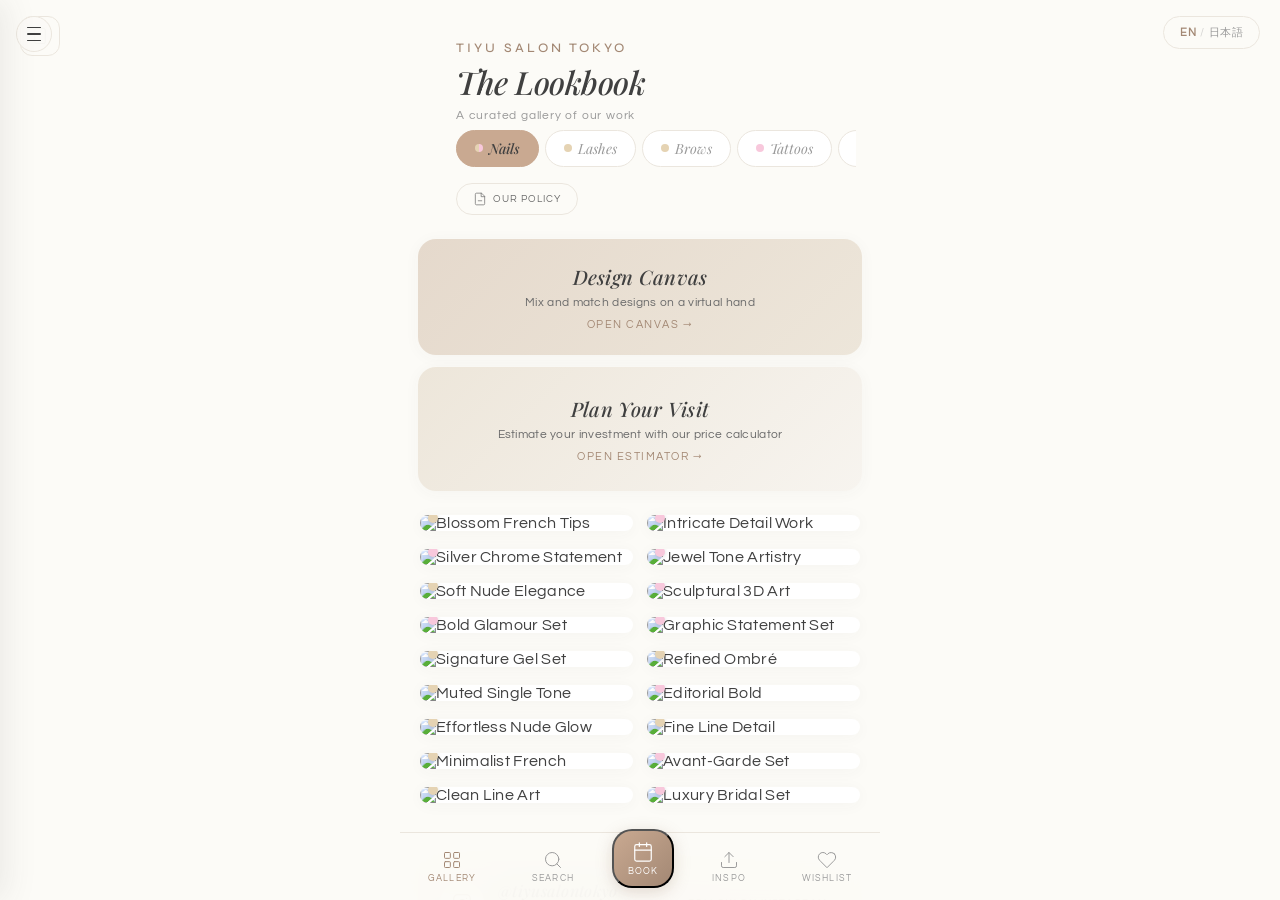
==== commit 6f8c36fe: "Add hamburger side drawer menu, Policy full screen, Contact page, Tiyu Vintage gallery + tab with go" ====
--- a/index.html
+++ b/index.html
@@ -13,11 +13,48 @@
 <body>
 
   <div id="app">
+    <button id="hamburger-btn" class="hamburger-btn" aria-label="Menu">
+      <span></span><span></span><span></span>
+    </button>
+    <div id="side-drawer-backdrop" class="side-drawer-backdrop"></div>
+    <aside id="side-drawer" class="side-drawer">
+      <div class="drawer-header">
+        <div class="drawer-brand">tiyu salon tokyo</div>
+      </div>
+      <nav class="drawer-nav">
+        <button class="drawer-item" data-drawer="home">
+          <svg width="18" height="18" viewBox="0 0 24 24" fill="none" stroke="currentColor" stroke-width="1.2" stroke-linecap="round" stroke-linejoin="round"><path d="M3 9l9-7 9 7v11a2 2 0 0 1-2 2H5a2 2 0 0 1-2-2z"/><polyline points="9 22 9 12 15 12 15 22"/></svg>
+          <span>Home</span>
+        </button>
+        <button class="drawer-item" data-drawer="vintage">
+          <svg width="18" height="18" viewBox="0 0 24 24" fill="none" stroke="currentColor" stroke-width="1.2" stroke-linecap="round" stroke-linejoin="round"><circle cx="12" cy="12" r="10"/><path d="M12 6v6l4 2"/></svg>
+          <span>Tiyu Vintage</span>
+        </button>
+        <button class="drawer-item" data-drawer="policy">
+          <svg width="18" height="18" viewBox="0 0 24 24" fill="none" stroke="currentColor" stroke-width="1.2" stroke-linecap="round" stroke-linejoin="round"><path d="M14 2H6a2 2 0 0 0-2 2v16a2 2 0 0 0 2 2h12a2 2 0 0 0 2-2V8z"/><polyline points="14 2 14 8 20 8"/><line x1="9" y1="15" x2="15" y2="15"/></svg>
+          <span>Our Policy</span>
+        </button>
+        <button class="drawer-item" data-drawer="contact">
+          <svg width="18" height="18" viewBox="0 0 24 24" fill="none" stroke="currentColor" stroke-width="1.2" stroke-linecap="round" stroke-linejoin="round"><path d="M21 11.5a8.38 8.38 0 0 1-.9 3.8 8.5 8.5 0 0 1-7.6 4.7 8.38 8.38 0 0 1-3.8-.9L3 21l1.9-5.7a8.38 8.38 0 0 1-.9-3.8 8.5 8.5 0 0 1 4.7-7.6 8.38 8.38 0 0 1 3.8-.9h.5a8.48 8.48 0 0 1 8 8v.5z"/></svg>
+          <span>Contact Us</span>
+        </button>
+      </nav>
+      <div class="drawer-footer">
+        <a href="https://www.instagram.com/tiyusalontokyo/?hl=en" target="_blank" rel="noopener noreferrer" class="drawer-social">
+          <svg width="16" height="16" viewBox="0 0 24 24" fill="none" stroke="currentColor" stroke-width="1.3" stroke-linecap="round" stroke-linejoin="round"><rect x="2" y="2" width="20" height="20" rx="5"/><path d="M16 11.37A4 4 0 1 1 12.63 8 4 4 0 0 1 16 11.37z"/><line x1="17.5" y1="6.5" x2="17.51" y2="6.5"/></svg>
+        </a>
+        <a href="https://www.tiktok.com/@tiyusalontokyo" target="_blank" rel="noopener noreferrer" class="drawer-social">
+          <svg width="16" height="16" viewBox="0 0 24 24" fill="currentColor"><path d="M19.59 6.69a4.83 4.83 0 0 1-3.77-4.25V2h-3.45v13.67a2.89 2.89 0 0 1-5.2 1.74 2.89 2.89 0 0 1 2.31-4.64 2.93 2.93 0 0 1 .88.13V9.4a6.84 6.84 0 0 0-1-.05A6.33 6.33 0 0 0 5 20.1a6.34 6.34 0 0 0 10.86-4.43v-7a8.16 8.16 0 0 0 4.77 1.52v-3.4a4.85 4.85 0 0 1-1.04-.1z"/></svg>
+        </a>
+      </div>
+    </aside>
     <div id="screen-container">
       <div id="screen-home" class="screen active"></div>
       <div id="screen-search" class="screen"></div>
       <div id="screen-upload" class="screen"></div>
       <div id="screen-collection" class="screen"></div>
+      <div id="screen-policy" class="screen"></div>
+      <div id="screen-contact" class="screen"></div>
       <div id="detail-view" class="detail-view"></div>
       <div id="estimator-view" class="estimator-sheet-container"></div>
       <div id="policy-view" class="detail-view"></div>
--- a/css/styles.css
+++ b/css/styles.css
@@ -226,6 +226,383 @@
 .nav-btn svg { transition: transform 0.3s ease; }
 .nav-btn:active svg { transform: scale(0.92); }
 
+/* ── Hamburger Menu Button ── */
+.hamburger-btn {
+  position: fixed;
+  top: 16px;
+  left: 16px;
+  z-index: 500;
+  width: 36px;
+  height: 36px;
+  display: flex;
+  flex-direction: column;
+  justify-content: center;
+  align-items: center;
+  gap: 5px;
+  background: rgba(252, 251, 247, 0.85);
+  backdrop-filter: blur(12px);
+  -webkit-backdrop-filter: blur(12px);
+  border: 1px solid var(--border);
+  border-radius: 50%;
+  cursor: pointer;
+  transition: all 0.25s ease;
+}
+
+.hamburger-btn:active { transform: scale(0.92); }
+
+.hamburger-btn span {
+  display: block;
+  width: 14px;
+  height: 1.5px;
+  background: var(--espresso);
+  border-radius: 1px;
+  transition: all 0.25s ease;
+}
+
+/* ── Side Drawer ── */
+.side-drawer-backdrop {
+  position: fixed;
+  inset: 0;
+  z-index: 598;
+  background: rgba(64,64,64,0);
+  backdrop-filter: blur(0px);
+  -webkit-backdrop-filter: blur(0px);
+  opacity: 0;
+  pointer-events: none;
+  transition: all 0.3s ease;
+}
+
+.side-drawer-backdrop.active {
+  background: rgba(64,64,64,0.4);
+  backdrop-filter: blur(4px);
+  -webkit-backdrop-filter: blur(4px);
+  opacity: 1;
+  pointer-events: auto;
+}
+
+.side-drawer {
+  position: fixed;
+  top: 0;
+  left: 0;
+  width: 280px;
+  max-width: 80vw;
+  height: 100%;
+  z-index: 600;
+  background: var(--bg);
+  box-shadow: 4px 0 32px rgba(64,64,64,0.1);
+  transform: translateX(-100%);
+  transition: transform 0.35s cubic-bezier(0.32, 0.72, 0, 1);
+  display: flex;
+  flex-direction: column;
+  padding: 40px 0 20px;
+}
+
+.side-drawer.open {
+  transform: translateX(0);
+}
+
+.drawer-header {
+  padding: 0 24px 24px;
+  border-bottom: 1px solid var(--border);
+}
+
+.drawer-brand {
+  font-family: var(--font-brand);
+  font-size: 13px;
+  font-weight: 500;
+  color: var(--taupe-dark);
+  letter-spacing: 3px;
+  text-transform: uppercase;
+}
+
+.drawer-nav {
+  flex: 1;
+  display: flex;
+  flex-direction: column;
+  padding: 16px 0;
+}
+
+.drawer-item {
+  display: flex;
+  align-items: center;
+  gap: 14px;
+  padding: 14px 24px;
+  border: none;
+  background: none;
+  font-family: var(--font-serif);
+  font-size: 16px;
+  font-weight: 400;
+  font-style: italic;
+  color: var(--espresso);
+  cursor: pointer;
+  transition: all 0.2s ease;
+  text-align: left;
+}
+
+.drawer-item:active {
+  background: var(--bg-alt);
+}
+
+.drawer-item svg {
+  color: var(--espresso-muted);
+  flex-shrink: 0;
+}
+
+.drawer-footer {
+  display: flex;
+  gap: 12px;
+  padding: 20px 24px 0;
+  border-top: 1px solid var(--border);
+}
+
+.drawer-social {
+  width: 36px;
+  height: 36px;
+  border-radius: 50%;
+  border: 1px solid var(--border);
+  display: flex;
+  align-items: center;
+  justify-content: center;
+  color: var(--espresso-muted);
+  text-decoration: none;
+  transition: all 0.2s ease;
+}
+
+.drawer-social:active {
+  background: var(--bg-alt);
+  transform: scale(0.92);
+}
+
+/* ── Info Screens (Policy, Contact) ── */
+.info-screen {
+  padding: 48px 24px 24px;
+  min-height: 100%;
+}
+
+.info-header {
+  margin-bottom: 32px;
+}
+
+.info-header .brand {
+  font-family: var(--font-brand);
+  font-size: 13px;
+  font-weight: 500;
+  color: var(--taupe-dark);
+  letter-spacing: 3px;
+  text-transform: uppercase;
+  margin-bottom: 8px;
+}
+
+.info-header h1 {
+  font-family: var(--font-serif);
+  font-size: 32px;
+  font-weight: 500;
+  font-style: italic;
+  color: var(--espresso);
+  margin-bottom: 6px;
+}
+
+.info-header .subtitle {
+  font-family: var(--font-sans);
+  font-size: 12px;
+  color: var(--espresso-muted);
+  letter-spacing: 0.5px;
+}
+
+/* ── Policy Full Screen ── */
+.policy-full-screen .policy-document {
+  background: var(--white);
+  border-radius: var(--radius);
+  padding: 32px 24px;
+  box-shadow: var(--shadow-soft);
+  margin-bottom: 24px;
+}
+
+.policy-full-screen .policy-section {
+  margin-bottom: 28px;
+}
+
+.policy-full-screen .policy-section:last-child {
+  margin-bottom: 0;
+}
+
+.policy-full-screen .policy-section h2 {
+  font-family: var(--font-serif);
+  font-size: 20px;
+  font-weight: 500;
+  color: var(--espresso);
+  margin-bottom: 12px;
+}
+
+.policy-full-screen .policy-section ul {
+  list-style: none;
+  padding: 0;
+}
+
+.policy-full-screen .policy-section li {
+  font-family: var(--font-sans);
+  font-size: 13px;
+  color: var(--espresso-light);
+  line-height: 1.7;
+  padding: 4px 0 4px 16px;
+  position: relative;
+}
+
+.policy-full-screen .policy-section li::before {
+  content: '';
+  position: absolute;
+  left: 0;
+  top: 12px;
+  width: 4px;
+  height: 4px;
+  border-radius: 50%;
+  background: var(--taupe);
+}
+
+.policy-full-screen .policy-note {
+  font-family: var(--font-sans);
+  font-size: 12px;
+  color: var(--taupe-dark);
+  font-weight: 400;
+  margin-top: 12px;
+  padding: 12px 16px;
+  background: var(--bg-alt);
+  border-radius: var(--radius-xs);
+  line-height: 1.6;
+}
+
+.policy-full-screen .policy-subtitle {
+  font-family: var(--font-sans);
+  font-size: 12px;
+  color: var(--espresso);
+  font-weight: 500;
+  margin: 16px 0 8px;
+  letter-spacing: 0.3px;
+}
+
+/* ── Contact Screen ── */
+.contact-card {
+  background: var(--white);
+  border-radius: var(--radius);
+  padding: 24px 20px;
+  box-shadow: var(--shadow-soft);
+  margin-bottom: 16px;
+  display: flex;
+  flex-direction: column;
+  align-items: flex-start;
+  gap: 8px;
+}
+
+.contact-card .loc-dot {
+  width: 12px;
+  height: 12px;
+  margin-bottom: 4px;
+}
+
+.contact-card h2 {
+  font-family: var(--font-serif);
+  font-size: 18px;
+  font-weight: 500;
+  color: var(--espresso);
+}
+
+.contact-address {
+  font-family: var(--font-sans);
+  font-size: 13px;
+  color: var(--espresso-light);
+  letter-spacing: 0.3px;
+}
+
+.contact-maps-btn {
+  display: flex;
+  align-items: center;
+  gap: 6px;
+  padding: 10px 16px;
+  background: var(--bg-alt);
+  border-radius: var(--radius-sm);
+  font-family: var(--font-sans);
+  font-size: 11px;
+  color: var(--taupe-dark);
+  font-weight: 500;
+  letter-spacing: 1px;
+  text-transform: uppercase;
+  text-decoration: none;
+  margin-top: 8px;
+  transition: all 0.2s ease;
+}
+
+.contact-maps-btn:active { transform: scale(0.97); }
+
+.contact-message-section {
+  margin-top: 24px;
+}
+
+.contact-message-section h3 {
+  font-family: var(--font-serif);
+  font-size: 18px;
+  font-weight: 500;
+  font-style: italic;
+  color: var(--espresso);
+  margin-bottom: 16px;
+}
+
+.contact-message-buttons {
+  display: flex;
+  gap: 12px;
+}
+
+.contact-msg-btn {
+  flex: 1;
+  display: flex;
+  align-items: center;
+  justify-content: center;
+  gap: 8px;
+  padding: 14px;
+  background: var(--white);
+  border: 1px solid var(--border);
+  border-radius: var(--radius-sm);
+  font-family: var(--font-sans);
+  font-size: 11px;
+  color: var(--espresso-light);
+  font-weight: 400;
+  letter-spacing: 0.5px;
+  text-decoration: none;
+  transition: all 0.2s ease;
+}
+
+.contact-msg-btn:active {
+  background: var(--bg-alt);
+  transform: scale(0.97);
+}
+
+/* ── Vintage Tab Special Style ── */
+.service-tab[data-service="vintage"] {
+  border-color: var(--taupe);
+  position: relative;
+}
+
+.service-tab[data-service="vintage"].active {
+  background: linear-gradient(135deg, #E5D3B3, #F8C8DC);
+  border-color: transparent;
+}
+
+.service-tab[data-service="vintage"] .loc-dot {
+  background: linear-gradient(135deg, #D4AF37, #E5D3B3);
+  width: 8px;
+  height: 8px;
+  border-radius: 50%;
+}
+
+.vintage-banner {
+  background: linear-gradient(135deg, #F5E6D3, #FCE4EC);
+}
+
+.vintage-banner h3 {
+  font-family: var(--font-serif) !important;
+  font-size: 20px !important;
+  font-style: italic;
+}
+
 /* ── Book Now Button (Center Nav) ── */
 .book-now-btn {
   display: flex;
@@ -498,6 +875,69 @@
   white-space: nowrap;
 }
 
+/* ── Booking: Service List Step ── */
+.booking-back {
+  position: absolute;
+  top: -2px;
+  left: 0;
+  background: none;
+  border: none;
+  font-size: 20px;
+  color: var(--espresso-muted);
+  cursor: pointer;
+  line-height: 1;
+  padding: 4px 8px;
+}
+
+.booking-service-list {
+  display: flex;
+  flex-direction: column;
+  gap: 8px;
+}
+
+.booking-service-item {
+  display: flex;
+  align-items: center;
+  gap: 12px;
+  padding: 16px 18px;
+  background: var(--white);
+  border: 1px solid var(--border);
+  border-radius: var(--radius-sm);
+  text-decoration: none;
+  transition: all 0.2s ease;
+}
+
+.booking-service-item:active {
+  transform: scale(0.97);
+  background: var(--bg-alt);
+}
+
+.booking-service-dot {
+  width: 10px;
+  height: 10px;
+  border-radius: 50%;
+  flex-shrink: 0;
+}
+
+.booking-service-name {
+  flex: 1;
+  font-family: var(--font-serif);
+  font-size: 15px;
+  font-weight: 400;
+  color: var(--espresso);
+  font-style: italic;
+}
+
+.booking-service-arrow {
+  font-family: var(--font-sans);
+  font-size: 10px;
+  text-transform: uppercase;
+  letter-spacing: 1px;
+  color: var(--taupe-dark);
+  font-weight: 500;
+  white-space: nowrap;
+}
+
 /* ── Masonry Fade-In ── */
 .masonry-fade {
   animation: masonryFadeIn 0.4s ease;
@@ -648,7 +1088,7 @@
 
 /* ── Feed Headers ── */
 .feed-header {
-  padding: 40px 24px 16px;
+  padding: 40px 24px 16px 56px;
   position: sticky;
   top: 0;
   background: var(--bg);
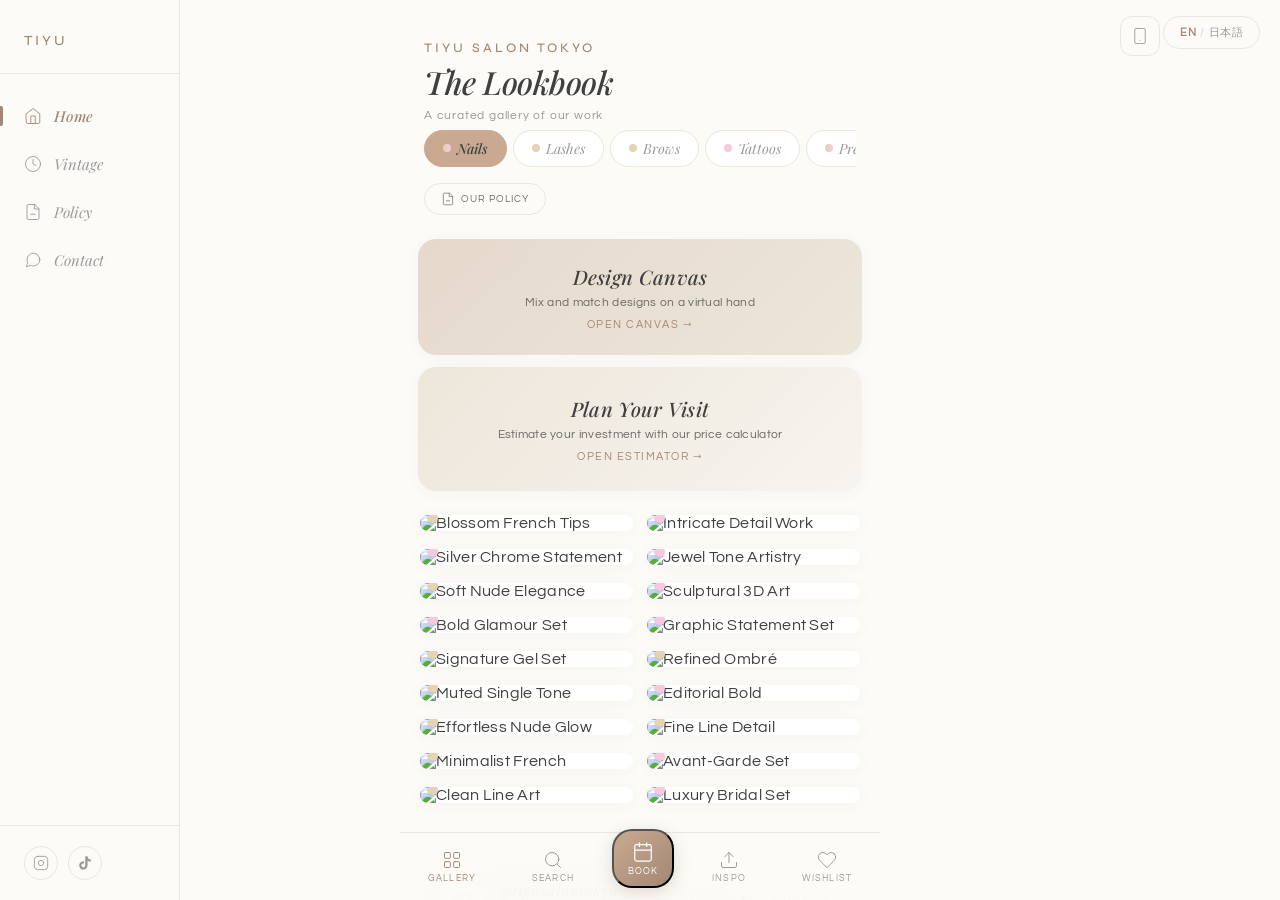
==== commit e69f2082: "Replace hamburger with permanent side nav rail (desktop) + mobile More button bottom sheet. Fix top-" ====
--- a/index.html
+++ b/index.html
@@ -13,37 +13,31 @@
 <body>
 
   <div id="app">
-    <button id="hamburger-btn" class="hamburger-btn" aria-label="Menu">
-      <span></span><span></span><span></span>
-    </button>
-    <div id="side-drawer-backdrop" class="side-drawer-backdrop"></div>
-    <aside id="side-drawer" class="side-drawer">
-      <div class="drawer-header">
-        <div class="drawer-brand">tiyu salon tokyo</div>
-      </div>
-      <nav class="drawer-nav">
-        <button class="drawer-item" data-drawer="home">
+    <aside id="side-rail" class="side-rail">
+      <div class="rail-brand">tiyu</div>
+      <nav class="rail-nav">
+        <button class="rail-item active" data-rail="home">
           <svg width="18" height="18" viewBox="0 0 24 24" fill="none" stroke="currentColor" stroke-width="1.2" stroke-linecap="round" stroke-linejoin="round"><path d="M3 9l9-7 9 7v11a2 2 0 0 1-2 2H5a2 2 0 0 1-2-2z"/><polyline points="9 22 9 12 15 12 15 22"/></svg>
           <span>Home</span>
         </button>
-        <button class="drawer-item" data-drawer="vintage">
+        <button class="rail-item" data-rail="vintage">
           <svg width="18" height="18" viewBox="0 0 24 24" fill="none" stroke="currentColor" stroke-width="1.2" stroke-linecap="round" stroke-linejoin="round"><circle cx="12" cy="12" r="10"/><path d="M12 6v6l4 2"/></svg>
-          <span>Tiyu Vintage</span>
+          <span>Vintage</span>
         </button>
-        <button class="drawer-item" data-drawer="policy">
+        <button class="rail-item" data-rail="policy">
           <svg width="18" height="18" viewBox="0 0 24 24" fill="none" stroke="currentColor" stroke-width="1.2" stroke-linecap="round" stroke-linejoin="round"><path d="M14 2H6a2 2 0 0 0-2 2v16a2 2 0 0 0 2 2h12a2 2 0 0 0 2-2V8z"/><polyline points="14 2 14 8 20 8"/><line x1="9" y1="15" x2="15" y2="15"/></svg>
-          <span>Our Policy</span>
+          <span>Policy</span>
         </button>
-        <button class="drawer-item" data-drawer="contact">
+        <button class="rail-item" data-rail="contact">
           <svg width="18" height="18" viewBox="0 0 24 24" fill="none" stroke="currentColor" stroke-width="1.2" stroke-linecap="round" stroke-linejoin="round"><path d="M21 11.5a8.38 8.38 0 0 1-.9 3.8 8.5 8.5 0 0 1-7.6 4.7 8.38 8.38 0 0 1-3.8-.9L3 21l1.9-5.7a8.38 8.38 0 0 1-.9-3.8 8.5 8.5 0 0 1 4.7-7.6 8.38 8.38 0 0 1 3.8-.9h.5a8.48 8.48 0 0 1 8 8v.5z"/></svg>
-          <span>Contact Us</span>
+          <span>Contact</span>
         </button>
       </nav>
-      <div class="drawer-footer">
-        <a href="https://www.instagram.com/tiyusalontokyo/?hl=en" target="_blank" rel="noopener noreferrer" class="drawer-social">
+      <div class="rail-footer">
+        <a href="https://www.instagram.com/tiyusalontokyo/?hl=en" target="_blank" rel="noopener noreferrer" class="rail-social">
           <svg width="16" height="16" viewBox="0 0 24 24" fill="none" stroke="currentColor" stroke-width="1.3" stroke-linecap="round" stroke-linejoin="round"><rect x="2" y="2" width="20" height="20" rx="5"/><path d="M16 11.37A4 4 0 1 1 12.63 8 4 4 0 0 1 16 11.37z"/><line x1="17.5" y1="6.5" x2="17.51" y2="6.5"/></svg>
         </a>
-        <a href="https://www.tiktok.com/@tiyusalontokyo" target="_blank" rel="noopener noreferrer" class="drawer-social">
+        <a href="https://www.tiktok.com/@tiyusalontokyo" target="_blank" rel="noopener noreferrer" class="rail-social">
           <svg width="16" height="16" viewBox="0 0 24 24" fill="currentColor"><path d="M19.59 6.69a4.83 4.83 0 0 1-3.77-4.25V2h-3.45v13.67a2.89 2.89 0 0 1-5.2 1.74 2.89 2.89 0 0 1 2.31-4.64 2.93 2.93 0 0 1 .88.13V9.4a6.84 6.84 0 0 0-1-.05A6.33 6.33 0 0 0 5 20.1a6.34 6.34 0 0 0 10.86-4.43v-7a8.16 8.16 0 0 0 4.77 1.52v-3.4a4.85 4.85 0 0 1-1.04-.1z"/></svg>
         </a>
       </div>
@@ -63,6 +57,9 @@
     <button id="view-toggle" class="view-toggle" aria-label="Toggle view mode">
       <svg class="icon-mobile" width="18" height="18" viewBox="0 0 24 24" fill="none" stroke="currentColor" stroke-width="1.2" stroke-linecap="round" stroke-linejoin="round"><rect x="5" y="2" width="14" height="20" rx="2"/><line x1="12" y1="18" x2="12" y2="18"/></svg>
       <svg class="icon-desktop" width="18" height="18" viewBox="0 0 24 24" fill="none" stroke="currentColor" stroke-width="1.2" stroke-linecap="round" stroke-linejoin="round"><rect x="2" y="3" width="20" height="14" rx="2"/><line x1="8" y1="21" x2="16" y2="21"/><line x1="12" y1="17" x2="12" y2="21"/></svg>
+    </button>
+    <button id="more-btn" class="more-btn" aria-label="More">
+      <svg width="18" height="18" viewBox="0 0 24 24" fill="none" stroke="currentColor" stroke-width="1.2" stroke-linecap="round" stroke-linejoin="round"><circle cx="5" cy="12" r="1.5"/><circle cx="12" cy="12" r="1.5"/><circle cx="19" cy="12" r="1.5"/></svg>
     </button>
     <button id="lang-toggle" class="lang-toggle" aria-label="Switch language">
       <span class="lang-en">EN</span>
--- a/css/styles.css
+++ b/css/styles.css
@@ -118,7 +118,7 @@
 .view-toggle {
   position: fixed;
   top: 16px;
-  left: 20px;
+  right: 120px;
   z-index: 150;
   display: flex;
   align-items: center;
@@ -226,8 +226,110 @@
 .nav-btn svg { transition: transform 0.3s ease; }
 .nav-btn:active svg { transform: scale(0.92); }
 
-/* ── Hamburger Menu Button ── */
-.hamburger-btn {
+/* ── Side Navigation Rail (Desktop) ── */
+.side-rail {
+  display: none;
+  position: fixed;
+  top: 0;
+  left: 0;
+  width: 180px;
+  height: 100%;
+  z-index: 100;
+  background: var(--bg);
+  border-right: 1px solid var(--border);
+  flex-direction: column;
+  padding: 32px 0 20px;
+}
+
+.rail-brand {
+  font-family: var(--font-brand);
+  font-size: 14px;
+  font-weight: 500;
+  color: var(--taupe-dark);
+  letter-spacing: 3px;
+  text-transform: uppercase;
+  padding: 0 24px 24px;
+  border-bottom: 1px solid var(--border);
+}
+
+.rail-nav {
+  flex: 1;
+  display: flex;
+  flex-direction: column;
+  padding: 20px 0;
+  gap: 4px;
+}
+
+.rail-item {
+  display: flex;
+  align-items: center;
+  gap: 12px;
+  padding: 12px 24px;
+  border: none;
+  background: none;
+  font-family: var(--font-serif);
+  font-size: 15px;
+  font-weight: 400;
+  font-style: italic;
+  color: var(--espresso-muted);
+  cursor: pointer;
+  transition: all 0.2s ease;
+  text-align: left;
+  position: relative;
+}
+
+.rail-item:active {
+  background: var(--bg-alt);
+}
+
+.rail-item.active {
+  color: var(--taupe-dark);
+  font-weight: 500;
+}
+
+.rail-item.active::before {
+  content: '';
+  position: absolute;
+  left: 0;
+  top: 50%;
+  transform: translateY(-50%);
+  width: 3px;
+  height: 20px;
+  background: var(--taupe-dark);
+  border-radius: 0 2px 2px 0;
+}
+
+.rail-item svg {
+  flex-shrink: 0;
+}
+
+.rail-footer {
+  display: flex;
+  gap: 10px;
+  padding: 20px 24px 0;
+  border-top: 1px solid var(--border);
+}
+
+.rail-social {
+  width: 34px;
+  height: 34px;
+  border-radius: 50%;
+  border: 1px solid var(--border);
+  display: flex;
+  align-items: center;
+  justify-content: center;
+  color: var(--espresso-muted);
+  text-decoration: none;
+  transition: all 0.2s ease;
+}
+
+.rail-social:active {
+  background: var(--bg-alt);
+  transform: scale(0.92);
+}
+
+/* ── More Button (Mobile) ── */
+.more-btn {
   position: fixed;
   top: 16px;
   left: 16px;
@@ -235,98 +337,79 @@
   width: 36px;
   height: 36px;
   display: flex;
-  flex-direction: column;
+  align-items: center;
   justify-content: center;
-  align-items: center;
-  gap: 5px;
   background: rgba(252, 251, 247, 0.85);
   backdrop-filter: blur(12px);
   -webkit-backdrop-filter: blur(12px);
   border: 1px solid var(--border);
   border-radius: 50%;
   cursor: pointer;
+  color: var(--espresso);
   transition: all 0.25s ease;
 }
 
-.hamburger-btn:active { transform: scale(0.92); }
-
-.hamburger-btn span {
-  display: block;
-  width: 14px;
-  height: 1.5px;
-  background: var(--espresso);
-  border-radius: 1px;
-  transition: all 0.25s ease;
-}
-
-/* ── Side Drawer ── */
-.side-drawer-backdrop {
+.more-btn:active { transform: scale(0.92); }
+
+/* ── More Sheet (Mobile Bottom Sheet) ── */
+.more-sheet-overlay {
   position: fixed;
   inset: 0;
-  z-index: 598;
-  background: rgba(64,64,64,0);
+  z-index: 9999;
+  pointer-events: none;
+}
+
+.more-sheet-overlay.active { pointer-events: auto; }
+
+.more-sheet-overlay .est-backdrop {
+  position: absolute;
+  inset: 0;
+  background: rgba(64, 64, 64, 0);
   backdrop-filter: blur(0px);
   -webkit-backdrop-filter: blur(0px);
-  opacity: 0;
-  pointer-events: none;
-  transition: all 0.3s ease;
-}
-
-.side-drawer-backdrop.active {
-  background: rgba(64,64,64,0.4);
-  backdrop-filter: blur(4px);
-  -webkit-backdrop-filter: blur(4px);
-  opacity: 1;
-  pointer-events: auto;
-}
-
-.side-drawer {
-  position: fixed;
-  top: 0;
-  left: 0;
-  width: 280px;
-  max-width: 80vw;
-  height: 100%;
-  z-index: 600;
+  transition: background 0.35s ease, backdrop-filter 0.35s ease;
+}
+
+.more-sheet-overlay.active .est-backdrop {
+  background: rgba(64, 64, 64, 0.45);
+  backdrop-filter: blur(6px);
+  -webkit-backdrop-filter: blur(6px);
+}
+
+.more-sheet {
+  position: absolute;
+  bottom: 0;
+  left: 50%;
+  transform: translateX(-50%) translateY(100%);
+  width: 100%;
+  max-width: 480px;
+  height: auto;
+  max-height: 50vh;
   background: var(--bg);
-  box-shadow: 4px 0 32px rgba(64,64,64,0.1);
-  transform: translateX(-100%);
+  border-radius: 28px 28px 0 0;
+  box-shadow: 0 -8px 40px rgba(64, 64, 64, 0.12);
+  display: flex;
+  flex-direction: column;
+  overflow: hidden;
   transition: transform 0.35s cubic-bezier(0.32, 0.72, 0, 1);
+}
+
+.more-sheet-overlay.active .more-sheet {
+  transform: translateX(-50%) translateY(0);
+}
+
+.more-list {
   display: flex;
   flex-direction: column;
-  padding: 40px 0 20px;
-}
-
-.side-drawer.open {
-  transform: translateX(0);
-}
-
-.drawer-header {
-  padding: 0 24px 24px;
-  border-bottom: 1px solid var(--border);
-}
-
-.drawer-brand {
-  font-family: var(--font-brand);
-  font-size: 13px;
-  font-weight: 500;
-  color: var(--taupe-dark);
-  letter-spacing: 3px;
-  text-transform: uppercase;
-}
-
-.drawer-nav {
-  flex: 1;
-  display: flex;
-  flex-direction: column;
-  padding: 16px 0;
-}
-
-.drawer-item {
+  gap: 4px;
+  padding: 8px 0;
+}
+
+.more-item {
   display: flex;
   align-items: center;
   gap: 14px;
-  padding: 14px 24px;
+  padding: 16px 24px;
   border: none;
   background: none;
   font-family: var(--font-serif);
@@ -339,38 +422,35 @@
   text-align: left;
 }
 
-.drawer-item:active {
+.more-item:active {
   background: var(--bg-alt);
 }
 
-.drawer-item svg {
+.more-item svg {
   color: var(--espresso-muted);
   flex-shrink: 0;
 }
 
-.drawer-footer {
-  display: flex;
-  gap: 12px;
-  padding: 20px 24px 0;
-  border-top: 1px solid var(--border);
-}
-
-.drawer-social {
-  width: 36px;
-  height: 36px;
-  border-radius: 50%;
-  border: 1px solid var(--border);
-  display: flex;
-  align-items: center;
-  justify-content: center;
-  color: var(--espresso-muted);
-  text-decoration: none;
-  transition: all 0.2s ease;
-}
-
-.drawer-social:active {
-  background: var(--bg-alt);
-  transform: scale(0.92);
+/* ── Responsive: Show rail on wide screens ── */
+@media (min-width: 769px) {
+  .side-rail {
+    display: flex;
+  }
+
+  .more-btn {
+    display: none;
+  }
+
+  #app.full-width {
+    margin-left: 180px;
+    max-width: calc(100% - 180px);
+  }
+}
+
+@media (max-width: 768px) {
+  .side-rail {
+    display: none;
+  }
 }
 
 /* ── Info Screens (Policy, Contact) ── */
@@ -763,11 +843,15 @@
 .booking-modal-content {
   width: 100%;
   max-width: 480px;
+  height: 90vh;
   background: var(--bg);
   border-radius: 28px 28px 0 0;
-  padding: 24px 20px calc(24px + var(--safe-bottom));
+  padding: 0;
   transform: translateY(100%);
   transition: transform 0.35s cubic-bezier(0.32, 0.72, 0, 1);
+  display: flex;
+  flex-direction: column;
+  overflow: hidden;
 }
 
 .booking-modal.active .booking-modal-content {
@@ -806,6 +890,300 @@
   color: var(--espresso-muted);
   cursor: pointer;
   line-height: 1;
+  z-index: 5;
+}
+
+/* ── Booking Funnel: Progress Dots ── */
+.funnel-progress {
+  display: flex;
+  justify-content: center;
+  gap: 8px;
+  padding: 14px 0 8px;
+  flex-shrink: 0;
+}
+
+.funnel-dot {
+  width: 6px;
+  height: 6px;
+  border-radius: 50%;
+  background: var(--border);
+  transition: all 0.3s ease;
+}
+
+.funnel-dot.active {
+  background: var(--taupe-dark);
+  width: 20px;
+  border-radius: 3px;
+}
+
+/* ── Booking Funnel: Step Container ── */
+.funnel-step {
+  flex: 1;
+  overflow-y: auto;
+  overflow-x: hidden;
+  -webkit-overflow-scrolling: touch;
+  padding: 0 20px 20px;
+  display: flex;
+  flex-direction: column;
+}
+
+.funnel-step::-webkit-scrollbar { display: none; }
+
+.funnel-step > div {
+  animation: funnelFadeIn 0.3s ease;
+}
+
+@keyframes funnelFadeIn {
+  from { opacity: 0; transform: translateX(12px); }
+  to { opacity: 1; transform: translateX(0); }
+}
+
+/* ── Booking Funnel: Header ── */
+.funnel-header {
+  text-align: center;
+  margin-bottom: 20px;
+  position: relative;
+  padding: 8px 0 0;
+  flex-shrink: 0;
+}
+
+.funnel-header h2 {
+  font-family: var(--font-serif);
+  font-size: 22px;
+  font-weight: 500;
+  font-style: italic;
+  color: var(--espresso);
+  margin-bottom: 4px;
+}
+
+.funnel-subtitle {
+  font-family: var(--font-sans);
+  font-size: 12px;
+  color: var(--espresso-muted);
+  letter-spacing: 0.3px;
+}
+
+/* ── Booking Funnel: Scroll Area ── */
+.funnel-scroll {
+  flex: 1;
+  overflow-y: auto;
+  -webkit-overflow-scrolling: touch;
+  padding-bottom: 8px;
+}
+
+.funnel-scroll::-webkit-scrollbar { display: none; }
+
+/* ── Booking Funnel: Policy Step ── */
+.funnel-step .policy-section {
+  margin-bottom: 24px;
+}
+
+.funnel-step .policy-section h3 {
+  font-family: var(--font-serif);
+  font-size: 17px;
+  font-weight: 500;
+  color: var(--espresso);
+  margin-bottom: 10px;
+}
+
+.funnel-step .policy-section ul {
+  list-style: none;
+  padding: 0;
+}
+
+.funnel-step .policy-section li {
+  font-family: var(--font-sans);
+  font-size: 12px;
+  color: var(--espresso-light);
+  line-height: 1.7;
+  padding: 3px 0 3px 14px;
+  position: relative;
+}
+
+.funnel-step .policy-section li::before {
+  content: '';
+  position: absolute;
+  left: 0;
+  top: 11px;
+  width: 4px;
+  height: 4px;
+  border-radius: 50%;
+  background: var(--taupe);
+}
+
+.funnel-step .policy-note {
+  font-family: var(--font-sans);
+  font-size: 11px;
+  color: var(--taupe-dark);
+  margin-top: 10px;
+  padding: 10px 14px;
+  background: var(--bg-alt);
+  border-radius: var(--radius-xs);
+  line-height: 1.6;
+}
+
+.funnel-step .policy-subtitle {
+  font-family: var(--font-sans);
+  font-size: 12px;
+  color: var(--espresso);
+  font-weight: 500;
+  margin: 12px 0 6px;
+}
+
+/* ── Booking Funnel: Next Button ── */
+.funnel-next-btn {
+  display: block;
+  width: 100%;
+  padding: 16px;
+  background: linear-gradient(135deg, var(--taupe), var(--taupe-dark));
+  color: var(--white);
+  border: none;
+  border-radius: var(--radius-sm);
+  font-family: var(--font-sans);
+  font-size: 12px;
+  font-weight: 500;
+  letter-spacing: 1.5px;
+  text-transform: uppercase;
+  text-decoration: none;
+  text-align: center;
+  cursor: pointer;
+  flex-shrink: 0;
+  transition: transform 0.2s ease;
+  margin-top: auto;
+}
+
+.funnel-next-btn:active { transform: scale(0.97); }
+
+/* ── Booking Funnel: Preferences Fields ── */
+.funnel-field {
+  margin-bottom: 24px;
+}
+
+.funnel-label {
+  display: block;
+  font-family: var(--font-sans);
+  font-size: 10px;
+  text-transform: uppercase;
+  letter-spacing: 1.5px;
+  color: var(--espresso-muted);
+  font-weight: 500;
+  margin-bottom: 8px;
+}
+
+.funnel-select {
+  width: 100%;
+  padding: 12px 0;
+  border: none;
+  border-bottom: 1.5px solid var(--border);
+  background: transparent;
+  font-family: var(--font-serif);
+  font-size: 16px;
+  font-style: italic;
+  color: var(--espresso);
+  cursor: pointer;
+  outline: none;
+  -webkit-appearance: none;
+  appearance: none;
+  background-image: url("data:image/svg+xml,%3Csvg xmlns='http://www.w3.org/2000/svg' width='12' height='12' viewBox='0 0 24 24' fill='none' stroke='%239A9A9A' stroke-width='1.5' stroke-linecap='round' stroke-linejoin='round'%3E%3Cpolyline points='6 9 12 15 18 9'/%3E%3C/svg%3E");
+  background-repeat: no-repeat;
+  background-position: right center;
+  padding-right: 24px;
+}
+
+.funnel-select:focus {
+  border-bottom-color: var(--taupe);
+}
+
+.funnel-toggle-group {
+  display: flex;
+  gap: 8px;
+}
+
+.funnel-toggle {
+  flex: 1;
+  padding: 12px;
+  border: 1.5px solid var(--border);
+  border-radius: var(--radius-sm);
+  background: var(--white);
+  font-family: var(--font-sans);
+  font-size: 11px;
+  color: var(--espresso-muted);
+  font-weight: 400;
+  letter-spacing: 0.5px;
+  cursor: pointer;
+  transition: all 0.2s ease;
+}
+
+.funnel-toggle.active {
+  border-color: var(--taupe);
+  background: var(--bg-alt);
+  color: var(--espresso);
+  font-weight: 500;
+}
+
+.funnel-toggle:active { transform: scale(0.97); }
+
+.funnel-textarea {
+  width: 100%;
+  padding: 12px 0;
+  border: none;
+  border-bottom: 1.5px solid var(--border);
+  background: transparent;
+  font-family: var(--font-sans);
+  font-size: 13px;
+  color: var(--espresso);
+  resize: none;
+  outline: none;
+  line-height: 1.6;
+}
+
+.funnel-textarea::placeholder {
+  color: var(--espresso-muted);
+  font-size: 12px;
+}
+
+.funnel-textarea:focus {
+  border-bottom-color: var(--taupe);
+}
+
+/* ── Booking Funnel: Summary ── */
+.funnel-summary {
+  background: var(--white);
+  border-radius: var(--radius-sm);
+  padding: 20px 18px;
+  box-shadow: var(--shadow-soft);
+  margin-bottom: 16px;
+}
+
+.funnel-summary-row {
+  display: flex;
+  justify-content: space-between;
+  align-items: flex-start;
+  padding: 10px 0;
+  border-bottom: 1px solid var(--border);
+  gap: 12px;
+}
+
+.funnel-summary-row:last-child {
+  border-bottom: none;
+}
+
+.funnel-summary-label {
+  font-family: var(--font-sans);
+  font-size: 10px;
+  text-transform: uppercase;
+  letter-spacing: 1px;
+  color: var(--espresso-muted);
+  font-weight: 500;
+  flex-shrink: 0;
+}
+
+.funnel-summary-value {
+  font-family: var(--font-serif);
+  font-size: 14px;
+  font-style: italic;
+  color: var(--espresso);
+  text-align: right;
 }
 
 .booking-location-card {
@@ -1093,6 +1471,12 @@
   top: 0;
   background: var(--bg);
   z-index: 10;
+}
+
+@media (min-width: 769px) {
+  .feed-header {
+    padding-left: 24px;
+  }
 }
 
 .feed-header .brand {
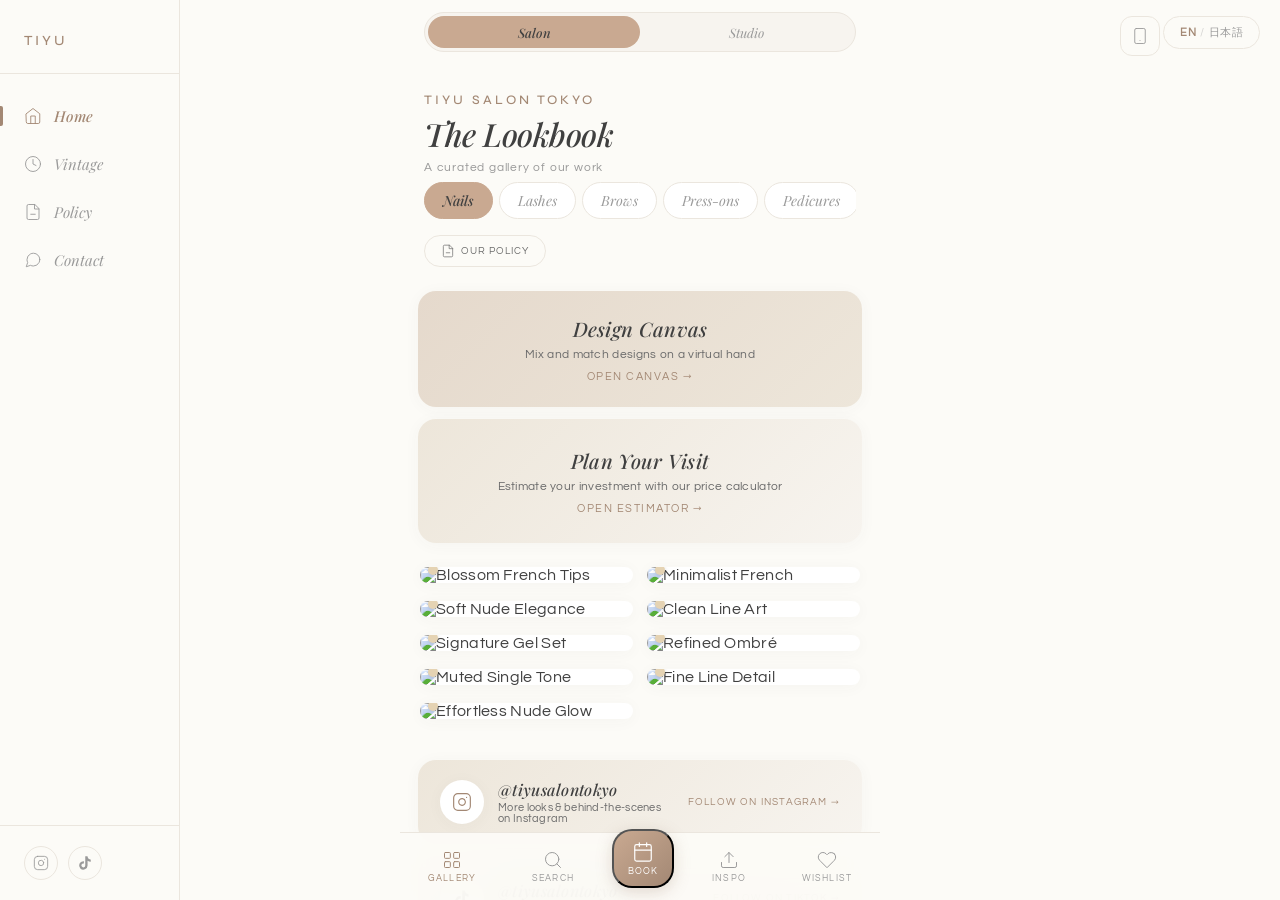
==== commit 9d30ad02: "Implement dual-home location switcher: Salon (ivory/beige) vs Studio (soft pink). Master toggle filt" ====
--- a/index.html
+++ b/index.html
@@ -12,7 +12,12 @@
 </head>
 <body>
 
-  <div id="app">
+  <div id="app" data-theme="salon">
+    <div id="location-switcher" class="location-switcher">
+      <button class="loc-switch-btn salon active" data-loc="salon">Salon</button>
+      <button class="loc-switch-btn studio" data-loc="studio">Studio</button>
+      <div class="loc-switch-slider"></div>
+    </div>
     <aside id="side-rail" class="side-rail">
       <div class="rail-brand">tiyu</div>
       <nav class="rail-nav">
--- a/css/styles.css
+++ b/css/styles.css
@@ -16,6 +16,9 @@
   --espresso-muted: #9A9A9A;
   --border: #EBE6DE;
   --white: #FFFFFF;
+  --accent: #C9A991;
+  --accent-dark: #A38874;
+  --accent-light: #E5D9CC;
   --shadow-soft: 0 2px 16px rgba(64, 64, 64, 0.04);
   --shadow-md: 0 4px 24px rgba(64, 64, 64, 0.06);
   --shadow-lg: 0 12px 40px rgba(64, 64, 64, 0.10);
@@ -29,6 +32,34 @@
   --font-brand: 'Syne', sans-serif;
 }
 
+/* ── Theme: Salon (default, Ivory/Beige) ── */
+#app[data-theme="salon"] {
+  --bg: #FCFBF7;
+  --bg-alt: #F7F4EF;
+  --accent: #C9A991;
+  --accent-dark: #A38874;
+  --accent-light: #E5D9CC;
+  --border: #EBE6DE;
+  --taupe: #C9A991;
+  --taupe-dark: #A38874;
+  --taupe-light: #E5D9CC;
+  --beige: #EDE6DA;
+}
+
+/* ── Theme: Studio (Soft Pink/Charcoal) ── */
+#app[data-theme="studio"] {
+  --bg: #FDFAFB;
+  --bg-alt: #FDF5F8;
+  --accent: #E8B4C8;
+  --accent-dark: #D49AB0;
+  --accent-light: #F8C8DC;
+  --border: #F5EBEF;
+  --taupe: #E8B4C8;
+  --taupe-dark: #D49AB0;
+  --taupe-light: #F8C8DC;
+  --beige: #FCE4EC;
+}
+
 * { margin: 0; padding: 0; box-sizing: border-box; }
 
 html, body {
@@ -51,7 +82,13 @@
   margin: 0 auto;
   position: relative;
   background: var(--bg);
-  transition: max-width 0.4s ease;
+  transition: max-width 0.4s ease, background 0.4s ease;
+}
+
+.location-switcher {
+  flex-shrink: 0;
+  margin: 12px auto 0;
+  width: calc(100% - 48px);
 }
 
 #app.full-width {
@@ -226,6 +263,72 @@
 .nav-btn svg { transition: transform 0.3s ease; }
 .nav-btn:active svg { transform: scale(0.92); }
 
+/* ── Location Switcher ── */
+.location-switcher {
+  display: flex;
+  position: relative;
+  background: var(--bg-alt);
+  border: 1px solid var(--border);
+  border-radius: 24px;
+  padding: 3px;
+  z-index: 200;
+  height: 40px;
+}
+
+.loc-switch-btn {
+  flex: 1;
+  border: none;
+  background: transparent;
+  font-family: var(--font-serif);
+  font-size: 13px;
+  font-weight: 400;
+  font-style: italic;
+  color: var(--espresso-muted);
+  cursor: pointer;
+  transition: color 0.3s ease;
+  z-index: 1;
+  position: relative;
+  text-align: center;
+}
+
+.loc-switch-btn.active {
+  color: var(--espresso);
+  font-weight: 500;
+}
+
+.loc-switch-slider {
+  position: absolute;
+  top: 3px;
+  left: 3px;
+  width: calc(50% - 3px);
+  height: calc(100% - 6px);
+  background: var(--accent);
+  border-radius: 20px;
+  transition: transform 0.35s cubic-bezier(0.32, 0.72, 0, 1), background 0.35s ease;
+}
+
+.location-switcher.studio-mode .loc-switch-slider {
+  transform: translateX(100%);
+}
+
+/* ── Theme Transition ── */
+#app.theme-transitioning {
+  pointer-events: none;
+}
+
+#app.theme-transitioning #screen-home {
+  animation: themeCrossFade 0.3s ease;
+}
+
+@keyframes themeCrossFade {
+  0% { opacity: 0; }
+  100% { opacity: 1; }
+}
+
+#app {
+  transition: background 0.4s ease;
+}
+
 /* ── Side Navigation Rail (Desktop) ── */
 .side-rail {
   display: none;
@@ -753,9 +856,9 @@
 }
 
 .service-tab.active {
-  background: var(--taupe);
-  color: var(--espresso);
-  border-color: var(--taupe);
+  background: var(--accent);
+  color: var(--espresso);
+  border-color: var(--accent);
   font-weight: 500;
 }
 
@@ -1146,6 +1249,103 @@
   border-bottom-color: var(--taupe);
 }
 
+/* ── Booking Funnel: Technician Grid ── */
+.tech-grid {
+  display: flex;
+  flex-wrap: wrap;
+  gap: 8px;
+}
+
+.tech-chip {
+  padding: 10px 16px;
+  border: 1px solid var(--border);
+  border-radius: 20px;
+  background: var(--white);
+  font-family: var(--font-serif);
+  font-size: 14px;
+  font-weight: 400;
+  font-style: italic;
+  color: var(--espresso-muted);
+  cursor: pointer;
+  transition: all 0.2s ease;
+}
+
+.tech-chip.selected {
+  background: var(--taupe);
+  border-color: var(--taupe);
+  color: var(--white);
+  font-weight: 500;
+}
+
+.tech-chip:active { transform: scale(0.95); }
+
+/* ── Booking Funnel: Checkboxes ── */
+.funnel-checkbox-row {
+  display: flex;
+  align-items: flex-start;
+  gap: 12px;
+  cursor: pointer;
+}
+
+.funnel-checkbox-row input[type="checkbox"] {
+  position: absolute;
+  opacity: 0;
+  width: 0;
+  height: 0;
+}
+
+.funnel-checkbox-custom {
+  flex-shrink: 0;
+  width: 20px;
+  height: 20px;
+  border: 1.5px solid var(--border);
+  border-radius: 6px;
+  background: var(--white);
+  position: relative;
+  transition: all 0.2s ease;
+  margin-top: 1px;
+}
+
+.funnel-checkbox-row input:checked ~ .funnel-checkbox-custom {
+  background: var(--taupe);
+  border-color: var(--taupe);
+}
+
+.funnel-checkbox-row input:checked ~ .funnel-checkbox-custom::after {
+  content: '';
+  position: absolute;
+  left: 6px;
+  top: 3px;
+  width: 5px;
+  height: 9px;
+  border: solid var(--white);
+  border-width: 0 2px 2px 0;
+  transform: rotate(45deg);
+}
+
+.funnel-checkbox-text {
+  font-family: var(--font-sans);
+  font-size: 12px;
+  color: var(--espresso-light);
+  line-height: 1.5;
+  letter-spacing: 0.2px;
+}
+
+/* ── Booking Funnel: Drink Policy Box ── */
+.drink-policy-box {
+  background: #F5E6D3;
+  border-radius: var(--radius-sm);
+  padding: 16px;
+  border: 1px solid rgba(229, 211, 179, 0.5);
+}
+
+/* ── Booking Funnel: Disabled Next Button ── */
+.funnel-next-btn.disabled {
+  background: var(--border);
+  color: var(--espresso-muted);
+  pointer-events: none;
+}
+
 /* ── Booking Funnel: Summary ── */
 .funnel-summary {
   background: var(--white);
@@ -1198,6 +1398,11 @@
 }
 
 .booking-location-card:active { transform: scale(0.97); }
+
+.booking-location-card.pre-selected {
+  border: 2px solid var(--accent);
+  box-shadow: 0 0 0 3px rgba(201, 169, 145, 0.1);
+}
 
 .salon-card {
   background: #F5E6D3;
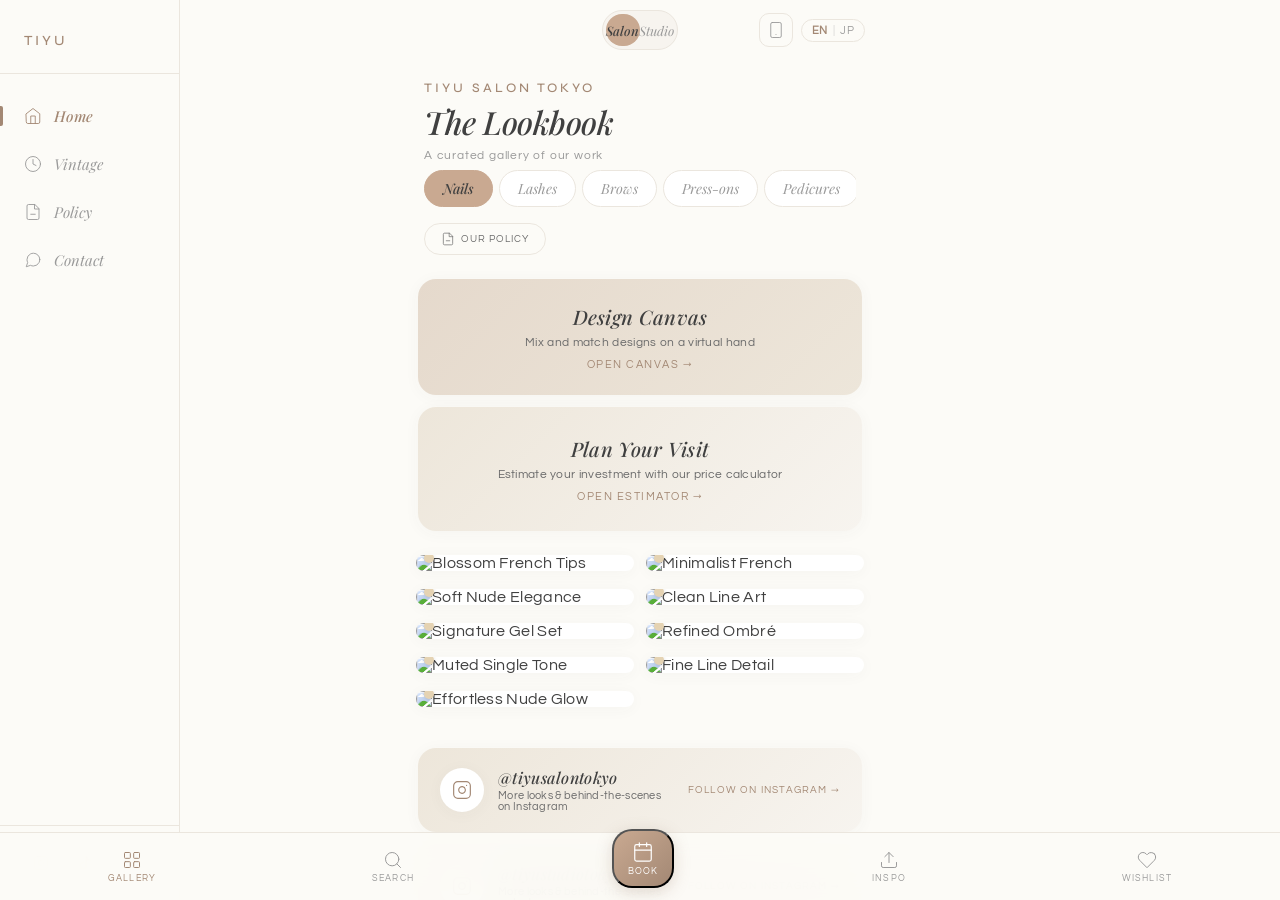
==== commit 13a7048e: "Add gallery admin: passcode-gated /admin-upload with photo upload, Instagram import, and delete. Gal" ====
--- a/index.html
+++ b/index.html
@@ -13,11 +13,29 @@
 <body>
 
   <div id="app" data-theme="salon">
-    <div id="location-switcher" class="location-switcher">
-      <button class="loc-switch-btn salon active" data-loc="salon">Salon</button>
-      <button class="loc-switch-btn studio" data-loc="studio">Studio</button>
-      <div class="loc-switch-slider"></div>
-    </div>
+    <header id="top-header" class="top-header">
+      <div class="top-header-left">
+        <button id="more-btn" class="more-btn" aria-label="More">
+          <svg width="18" height="18" viewBox="0 0 24 24" fill="none" stroke="currentColor" stroke-width="1.2" stroke-linecap="round" stroke-linejoin="round"><circle cx="5" cy="12" r="1.5"/><circle cx="12" cy="12" r="1.5"/><circle cx="19" cy="12" r="1.5"/></svg>
+        </button>
+      </div>
+      <div id="location-switcher" class="location-switcher">
+        <button class="loc-switch-btn salon active" data-loc="salon">Salon</button>
+        <button class="loc-switch-btn studio" data-loc="studio">Studio</button>
+        <div class="loc-switch-slider"></div>
+      </div>
+      <div class="top-header-right">
+        <button id="view-toggle" class="view-toggle" aria-label="Toggle view mode">
+          <svg class="icon-mobile" width="18" height="18" viewBox="0 0 24 24" fill="none" stroke="currentColor" stroke-width="1.2" stroke-linecap="round" stroke-linejoin="round"><rect x="5" y="2" width="14" height="20" rx="2"/><line x1="12" y1="18" x2="12" y2="18"/></svg>
+          <svg class="icon-desktop" width="18" height="18" viewBox="0 0 24 24" fill="none" stroke="currentColor" stroke-width="1.2" stroke-linecap="round" stroke-linejoin="round"><rect x="2" y="3" width="20" height="14" rx="2"/><line x1="8" y1="21" x2="16" y2="21"/><line x1="12" y1="17" x2="12" y2="21"/></svg>
+        </button>
+        <button id="lang-toggle" class="lang-toggle" aria-label="Switch language">
+          <span class="lang-en">EN</span>
+          <span class="lang-sep">|</span>
+          <span class="lang-ja">JP</span>
+        </button>
+      </div>
+    </header>
     <aside id="side-rail" class="side-rail">
       <div class="rail-brand">tiyu</div>
       <nav class="rail-nav">
@@ -59,18 +77,6 @@
       <div id="policy-view" class="detail-view"></div>
       <div id="canvas-view" class="detail-view"></div>
     </div>
-    <button id="view-toggle" class="view-toggle" aria-label="Toggle view mode">
-      <svg class="icon-mobile" width="18" height="18" viewBox="0 0 24 24" fill="none" stroke="currentColor" stroke-width="1.2" stroke-linecap="round" stroke-linejoin="round"><rect x="5" y="2" width="14" height="20" rx="2"/><line x1="12" y1="18" x2="12" y2="18"/></svg>
-      <svg class="icon-desktop" width="18" height="18" viewBox="0 0 24 24" fill="none" stroke="currentColor" stroke-width="1.2" stroke-linecap="round" stroke-linejoin="round"><rect x="2" y="3" width="20" height="14" rx="2"/><line x1="8" y1="21" x2="16" y2="21"/><line x1="12" y1="17" x2="12" y2="21"/></svg>
-    </button>
-    <button id="more-btn" class="more-btn" aria-label="More">
-      <svg width="18" height="18" viewBox="0 0 24 24" fill="none" stroke="currentColor" stroke-width="1.2" stroke-linecap="round" stroke-linejoin="round"><circle cx="5" cy="12" r="1.5"/><circle cx="12" cy="12" r="1.5"/><circle cx="19" cy="12" r="1.5"/></svg>
-    </button>
-    <button id="lang-toggle" class="lang-toggle" aria-label="Switch language">
-      <span class="lang-en">EN</span>
-      <span class="lang-sep">/</span>
-      <span class="lang-ja">日本語</span>
-    </button>
     <nav id="bottom-nav">
       <button data-screen="home" class="nav-btn active" aria-label="Gallery">
         <svg width="20" height="20" viewBox="0 0 24 24" fill="none" stroke="currentColor" stroke-width="1.2" stroke-linecap="round" stroke-linejoin="round"><rect x="3" y="3" width="7" height="7" rx="1"/><rect x="14" y="3" width="7" height="7" rx="1"/><rect x="3" y="14" width="7" height="7" rx="1"/><rect x="14" y="14" width="7" height="7" rx="1"/></svg>
--- a/css/styles.css
+++ b/css/styles.css
@@ -83,12 +83,16 @@
   position: relative;
   background: var(--bg);
   transition: max-width 0.4s ease, background 0.4s ease;
+  overflow-x: hidden;
 }
 
 .location-switcher {
-  flex-shrink: 0;
-  margin: 12px auto 0;
-  width: calc(100% - 48px);
+  flex: 0 0 auto;
+  margin: 0;
+  width: auto;
+  max-width: 260px;
+  box-sizing: border-box;
+  overflow: hidden;
 }
 
 #app.full-width {
@@ -99,6 +103,8 @@
   column-count: 4;
   column-gap: 16px;
   padding: 16px 24px;
+  width: 100%;
+  box-sizing: border-box;
 }
 
 #app.full-width .feed-header,
@@ -133,6 +139,31 @@
   margin-right: auto;
 }
 
+/* ── Unified Top Header ── */
+.top-header {
+  flex-shrink: 0;
+  display: flex;
+  justify-content: space-between;
+  align-items: center;
+  height: 60px;
+  padding: 0 15px;
+  gap: 12px;
+  position: relative;
+  z-index: 50;
+  background: transparent;
+}
+
+.top-header-left,
+.top-header-right {
+  flex: 1 1 0;
+  min-width: 0;
+  display: flex;
+  align-items: center;
+}
+
+.top-header-left { justify-content: flex-start; }
+.top-header-right { justify-content: flex-end; gap: 8px; }
+
 #screen-container {
   flex: 1;
   overflow-y: auto;
@@ -153,20 +184,15 @@
 
 /* ── View Toggle (Desktop/Mobile) ── */
 .view-toggle {
-  position: fixed;
-  top: 16px;
-  right: 120px;
-  z-index: 150;
-  display: flex;
+  display: none;
   align-items: center;
   justify-content: center;
-  width: 40px;
-  height: 40px;
+  width: 34px;
+  height: 34px;
+  flex-shrink: 0;
   border: 1px solid var(--border);
-  border-radius: 12px;
-  background: rgba(252, 251, 247, 0.94);
-  backdrop-filter: blur(20px);
-  -webkit-backdrop-filter: blur(20px);
+  border-radius: 10px;
+  background: transparent;
   color: var(--espresso-muted);
   cursor: pointer;
   transition: all 0.3s ease;
@@ -178,31 +204,31 @@
 .view-toggle .icon-desktop { display: none; }
 .view-toggle .icon-mobile { display: block; }
 
-#app.full-width ~ .view-toggle .icon-desktop,
 body.view-desktop .view-toggle .icon-desktop { display: block; }
 body.view-desktop .view-toggle .icon-mobile { display: none; }
 
-/* ── Language Toggle ── */
+@media (min-width: 769px) {
+  .view-toggle { display: flex; }
+}
+
+/* ── Language Toggle (EN | JP pill) ── */
 .lang-toggle {
-  position: fixed;
-  top: 16px;
-  right: 20px;
-  z-index: 150;
-  display: flex;
-  align-items: center;
-  gap: 4px;
-  padding: 8px 16px;
+  display: flex;
+  align-items: center;
+  gap: 5px;
+  padding: 5px 10px;
   border: 1px solid var(--border);
   border-radius: 20px;
-  background: rgba(252, 251, 247, 0.94);
-  backdrop-filter: blur(20px);
-  -webkit-backdrop-filter: blur(20px);
+  background: transparent;
   font-family: var(--font-sans);
   font-size: 11px;
   font-weight: 400;
   letter-spacing: 0.5px;
   color: var(--espresso-muted);
   cursor: pointer;
+  flex-shrink: 1;
+  min-width: 0;
+  white-space: nowrap;
   transition: all 0.3s ease;
 }
 
@@ -215,17 +241,25 @@
   transition: color 0.3s ease, font-weight 0.3s ease;
 }
 
-.lang-toggle .lang-en.active { color: var(--taupe-dark); font-weight: 600; }
-.lang-toggle .lang-ja.active { color: var(--taupe-dark); font-weight: 600; }
+.lang-toggle .lang-en.active { color: var(--accent-dark); font-weight: 600; }
+.lang-toggle .lang-ja.active { color: var(--accent-dark); font-weight: 600; }
+
+/* Narrow screens: keep the pill tiny so the Location Switcher stays centered */
+@media (max-width: 360px) {
+  .lang-toggle {
+    padding: 4px 8px;
+    font-size: 10px;
+    gap: 4px;
+  }
+  .top-header { gap: 8px; padding: 0 12px; }
+}
 
 /* ── Bottom Navigation ── */
 #bottom-nav {
   position: fixed;
   bottom: 0;
-  left: 50%;
-  transform: translateX(-50%);
-  width: 100%;
-  max-width: 480px;
+  left: 0;
+  width: 100vw;
   height: calc(var(--nav-height) + var(--safe-bottom));
   padding-bottom: var(--safe-bottom);
   background: rgba(252, 251, 247, 0.94);
@@ -431,24 +465,19 @@
   transform: scale(0.92);
 }
 
-/* ── More Button (Mobile) ── */
+/* ── More Button (Mobile, in top header) ── */
 .more-btn {
-  position: fixed;
-  top: 16px;
-  left: 16px;
-  z-index: 500;
   width: 36px;
   height: 36px;
   display: flex;
   align-items: center;
   justify-content: center;
-  background: rgba(252, 251, 247, 0.85);
-  backdrop-filter: blur(12px);
-  -webkit-backdrop-filter: blur(12px);
+  background: transparent;
   border: 1px solid var(--border);
   border-radius: 50%;
   cursor: pointer;
   color: var(--espresso);
+  flex-shrink: 0;
   transition: all 0.25s ease;
 }
 
@@ -1531,6 +1560,55 @@
   to { opacity: 1; transform: translateY(0); }
 }
 
+/* Per-item staggered fade for freshly rendered gallery items */
+.masonry.masonry-fade .masonry-item {
+  animation: masonryItemFade 0.5s ease both;
+}
+
+@keyframes masonryItemFade {
+  from { opacity: 0; transform: translateY(10px) scale(0.99); }
+  to { opacity: 1; transform: translateY(0) scale(1); }
+}
+
+/* Soft elegant spinner shown while the gallery fetches */
+.gallery-spinner-wrap {
+  display: flex;
+  justify-content: center;
+  align-items: center;
+  padding: 64px 0;
+  width: 100%;
+}
+
+.gallery-spinner {
+  width: 26px;
+  height: 26px;
+  border: 2px solid var(--taupe-light);
+  border-top-color: var(--taupe-dark);
+  border-radius: 50%;
+  animation: gallerySpin 0.8s linear infinite;
+}
+
+@keyframes gallerySpin { to { transform: rotate(360deg); } }
+
+/* Instagram link inside the empty state */
+.empty-state a {
+  display: inline-block;
+  margin-top: 16px;
+  font-family: var(--font-sans);
+  font-size: 12px;
+  color: var(--taupe-dark);
+  text-decoration: none;
+  letter-spacing: 0.5px;
+  border-bottom: 1px solid var(--taupe-light);
+  padding-bottom: 2px;
+  transition: color 0.2s ease, border-color 0.2s ease;
+}
+
+.empty-state a:hover {
+  color: var(--espresso);
+  border-color: var(--taupe-dark);
+}
+
 /* ── Price List Sheet ── */
 .pricelist-overlay {
   position: fixed;
@@ -1596,6 +1674,23 @@
   letter-spacing: 0.2px;
 }
 
+.pricelist-duration {
+  display: flex;
+  align-items: center;
+  gap: 5px;
+  margin-top: 5px;
+  font-family: var(--font-sans);
+  font-size: 11px;
+  color: var(--taupe-dark);
+  font-weight: 400;
+  letter-spacing: 0.3px;
+}
+
+.pricelist-duration svg {
+  color: var(--taupe-dark);
+  flex-shrink: 0;
+}
+
 .book-now-link {
   display: block;
   text-align: center;
@@ -1671,16 +1766,18 @@
 
 /* ── Feed Headers ── */
 .feed-header {
-  padding: 40px 24px 16px 56px;
+  padding: 20px 16px 16px;
   position: sticky;
   top: 0;
   background: var(--bg);
   z-index: 10;
+  overflow: hidden;
 }
 
 @media (min-width: 769px) {
   .feed-header {
     padding-left: 24px;
+    padding-right: 24px;
   }
 }
 
@@ -1716,8 +1813,11 @@
 /* ── Masonry Grid ── */
 .masonry {
   column-count: 2;
-  column-gap: 14px;
-  padding: 16px 20px;
+  column-gap: 12px;
+  padding: 16px 16px;
+  width: 100%;
+  box-sizing: border-box;
+  overflow: hidden;
 }
 
 .masonry-item {
@@ -1740,6 +1840,7 @@
 .masonry-item img {
   width: 100%;
   display: block;
+  height: auto;
   object-fit: cover;
 }
 
@@ -2775,6 +2876,94 @@
   transform: scale(0.98);
 }
 
+/* ── Estimator: Add-on Chips ── */
+.add-ons-section { animation: fadeIn 0.3s ease; }
+
+.add-on-grid {
+  display: flex;
+  flex-wrap: wrap;
+  gap: 8px;
+}
+
+.add-on-chip {
+  display: flex;
+  flex-direction: column;
+  align-items: center;
+  gap: 2px;
+  padding: 10px 14px;
+  border: 1px solid var(--border);
+  border-radius: 16px;
+  background: var(--white);
+  cursor: pointer;
+  transition: all 0.2s ease;
+  min-width: 70px;
+}
+
+.add-on-chip.active {
+  border-color: var(--taupe);
+  background: var(--bg-alt);
+}
+
+.add-on-chip:active { transform: scale(0.95); }
+
+.add-on-name {
+  font-family: var(--font-serif);
+  font-size: 12px;
+  font-style: italic;
+  color: var(--espresso);
+  font-weight: 400;
+}
+
+.add-on-count {
+  font-family: var(--font-sans);
+  font-size: 10px;
+  color: var(--espresso-muted);
+  font-weight: 500;
+  min-width: 16px;
+  height: 16px;
+  display: flex;
+  align-items: center;
+  justify-content: center;
+  background: var(--border);
+  border-radius: 8px;
+  padding: 0 6px;
+}
+
+.add-on-chip.active .add-on-count {
+  background: var(--taupe);
+  color: var(--white);
+}
+
+/* ── Estimator: AYCT Toggle ── */
+.ayct-section { margin-top: -12px; }
+
+.ayct-active-note {
+  font-family: var(--font-sans);
+  font-size: 11px;
+  color: var(--taupe-dark);
+  font-style: italic;
+  padding: 10px 14px;
+  background: var(--bg-alt);
+  border-radius: var(--radius-xs);
+  text-align: center;
+}
+
+/* ── Estimator: Nail Add-on Indicator ── */
+.nail-addon-dot {
+  position: absolute;
+  top: 4px;
+  right: 4px;
+  width: 6px;
+  height: 6px;
+  border-radius: 50%;
+  background: var(--taupe-dark);
+  border: 1.5px solid var(--white);
+}
+
+.nail-slot.has-addons .nail-shape {
+  box-shadow: 0 0 0 1px rgba(201, 169, 145, 0.2);
+}
+
 /* ── Estimator: Receipt ── */
 .receipt-section { margin-top: 8px; }
 
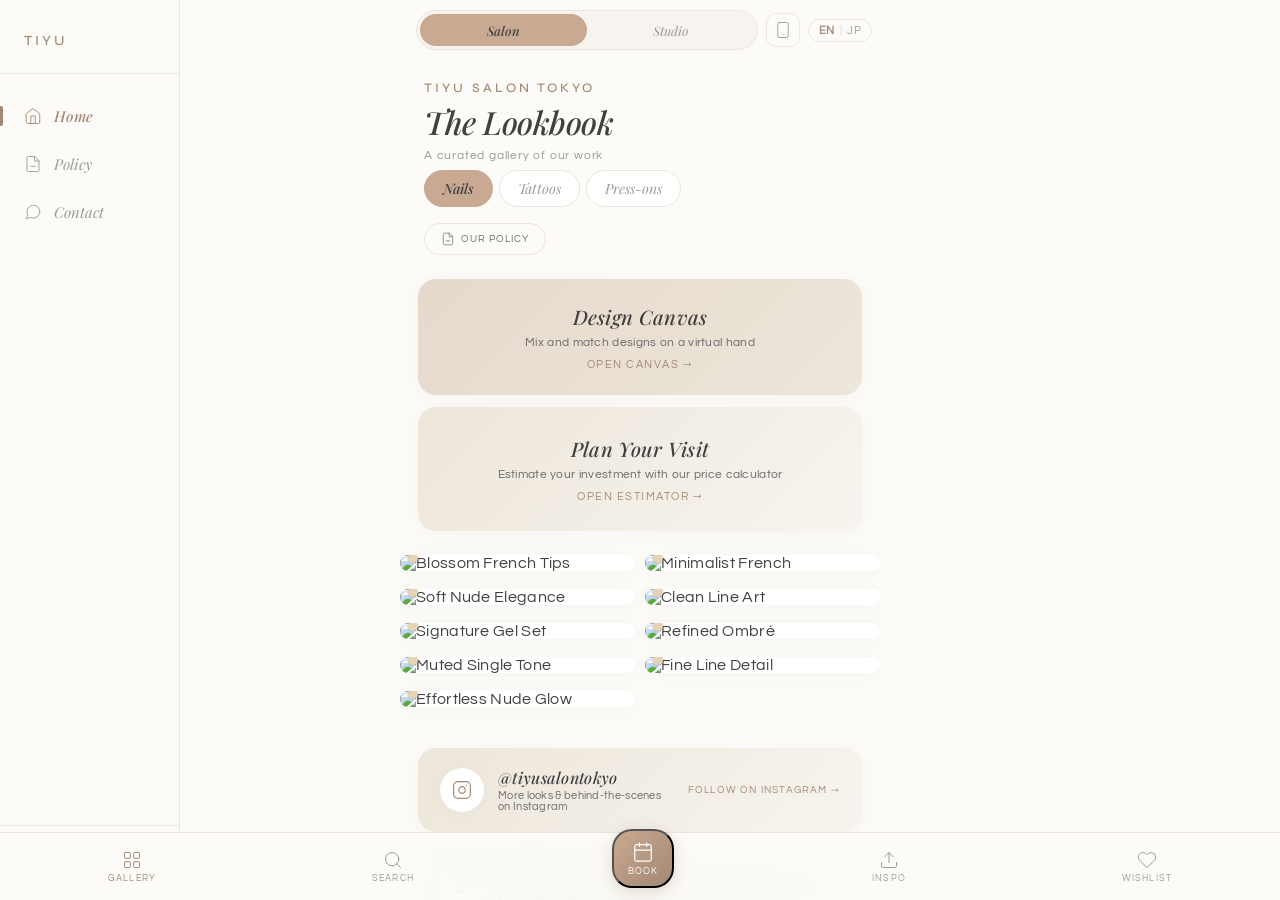
==== commit b4408092: "Reset service allocation per location: Salon=[Nails,Tattoos,Press-ons], Studio=[Nails,Lashes,Brows,P" ====
--- a/index.html
+++ b/index.html
@@ -42,10 +42,6 @@
         <button class="rail-item active" data-rail="home">
           <svg width="18" height="18" viewBox="0 0 24 24" fill="none" stroke="currentColor" stroke-width="1.2" stroke-linecap="round" stroke-linejoin="round"><path d="M3 9l9-7 9 7v11a2 2 0 0 1-2 2H5a2 2 0 0 1-2-2z"/><polyline points="9 22 9 12 15 12 15 22"/></svg>
           <span>Home</span>
-        </button>
-        <button class="rail-item" data-rail="vintage">
-          <svg width="18" height="18" viewBox="0 0 24 24" fill="none" stroke="currentColor" stroke-width="1.2" stroke-linecap="round" stroke-linejoin="round"><circle cx="12" cy="12" r="10"/><path d="M12 6v6l4 2"/></svg>
-          <span>Vintage</span>
         </button>
         <button class="rail-item" data-rail="policy">
           <svg width="18" height="18" viewBox="0 0 24 24" fill="none" stroke="currentColor" stroke-width="1.2" stroke-linecap="round" stroke-linejoin="round"><path d="M14 2H6a2 2 0 0 0-2 2v16a2 2 0 0 0 2 2h12a2 2 0 0 0 2-2V8z"/><polyline points="14 2 14 8 20 8"/><line x1="9" y1="15" x2="15" y2="15"/></svg>
--- a/css/styles.css
+++ b/css/styles.css
@@ -87,10 +87,10 @@
 }
 
 .location-switcher {
-  flex: 0 0 auto;
+  flex: 1 1 0;
   margin: 0;
-  width: auto;
-  max-width: 260px;
+  width: 100%;
+  max-width: none;
   box-sizing: border-box;
   overflow: hidden;
 }
@@ -102,7 +102,7 @@
 #app.full-width .masonry {
   column-count: 4;
   column-gap: 16px;
-  padding: 16px 24px;
+  padding: 16px 0;
   width: 100%;
   box-sizing: border-box;
 }
@@ -146,8 +146,8 @@
   justify-content: space-between;
   align-items: center;
   height: 60px;
-  padding: 0 15px;
-  gap: 12px;
+  padding: 0 8px;
+  gap: 8px;
   position: relative;
   z-index: 50;
   background: transparent;
@@ -155,7 +155,7 @@
 
 .top-header-left,
 .top-header-right {
-  flex: 1 1 0;
+  flex: 0 0 auto;
   min-width: 0;
   display: flex;
   align-items: center;
@@ -787,34 +787,6 @@
   transform: scale(0.97);
 }
 
-/* ── Vintage Tab Special Style ── */
-.service-tab[data-service="vintage"] {
-  border-color: var(--taupe);
-  position: relative;
-}
-
-.service-tab[data-service="vintage"].active {
-  background: linear-gradient(135deg, #E5D3B3, #F8C8DC);
-  border-color: transparent;
-}
-
-.service-tab[data-service="vintage"] .loc-dot {
-  background: linear-gradient(135deg, #D4AF37, #E5D3B3);
-  width: 8px;
-  height: 8px;
-  border-radius: 50%;
-}
-
-.vintage-banner {
-  background: linear-gradient(135deg, #F5E6D3, #FCE4EC);
-}
-
-.vintage-banner h3 {
-  font-family: var(--font-serif) !important;
-  font-size: 20px !important;
-  font-style: italic;
-}
-
 /* ── Book Now Button (Center Nav) ── */
 .book-now-btn {
   display: flex;
@@ -1813,11 +1785,10 @@
 /* ── Masonry Grid ── */
 .masonry {
   column-count: 2;
-  column-gap: 12px;
-  padding: 16px 16px;
+  column-gap: 10px;
+  padding: 16px 0;
   width: 100%;
   box-sizing: border-box;
-  overflow: hidden;
 }
 
 .masonry-item {
@@ -4311,3 +4282,10 @@
   font-weight: 500;
   white-space: nowrap;
 }
+
+/* ── Location-scoped social links ──
+   Salon IG only on Salon tab, Studio IG only on Studio tab.
+   TikTok stays visible on both. Driven by #app[data-theme] so the
+   swap is instant with the theme transition — no flicker or reflow. */
+#app[data-theme="salon"] .social-card[data-loc="studio"] { display: none; }
+#app[data-theme="studio"] .social-card[data-loc="salon"] { display: none; }
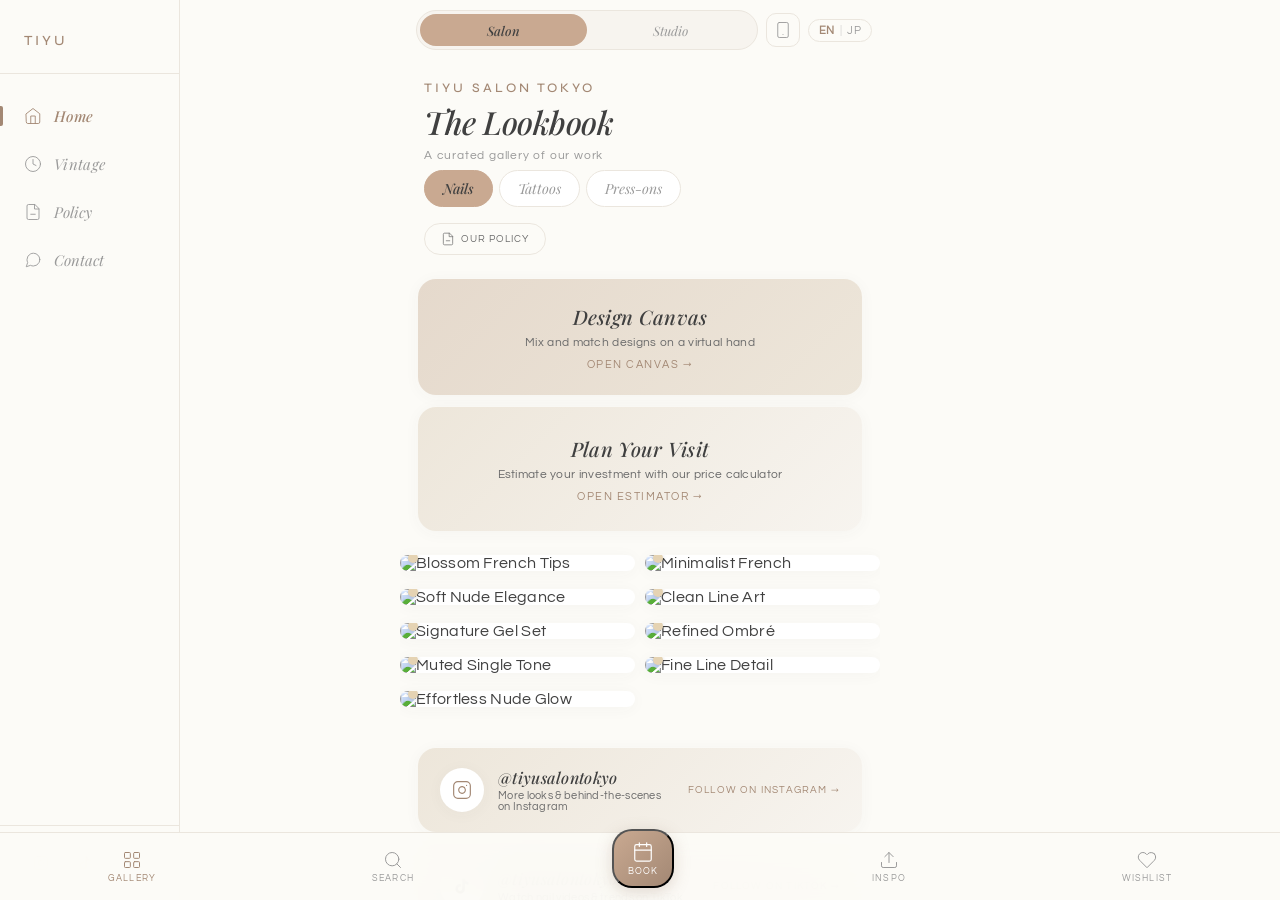
==== commit 90be2494: "Add Vintage link to side rail — external link to tiyutokyo.com" ====
--- a/index.html
+++ b/index.html
@@ -43,6 +43,10 @@
           <svg width="18" height="18" viewBox="0 0 24 24" fill="none" stroke="currentColor" stroke-width="1.2" stroke-linecap="round" stroke-linejoin="round"><path d="M3 9l9-7 9 7v11a2 2 0 0 1-2 2H5a2 2 0 0 1-2-2z"/><polyline points="9 22 9 12 15 12 15 22"/></svg>
           <span>Home</span>
         </button>
+        <a class="rail-item" href="https://www.tiyutokyo.com" target="_blank" rel="noopener noreferrer">
+          <svg width="18" height="18" viewBox="0 0 24 24" fill="none" stroke="currentColor" stroke-width="1.2" stroke-linecap="round" stroke-linejoin="round"><circle cx="12" cy="12" r="10"/><path d="M12 6v6l4 2"/></svg>
+          <span>Vintage</span>
+        </a>
         <button class="rail-item" data-rail="policy">
           <svg width="18" height="18" viewBox="0 0 24 24" fill="none" stroke="currentColor" stroke-width="1.2" stroke-linecap="round" stroke-linejoin="round"><path d="M14 2H6a2 2 0 0 0-2 2v16a2 2 0 0 0 2 2h12a2 2 0 0 0 2-2V8z"/><polyline points="14 2 14 8 20 8"/><line x1="9" y1="15" x2="15" y2="15"/></svg>
           <span>Policy</span>
--- a/css/styles.css
+++ b/css/styles.css
@@ -404,6 +404,8 @@
   padding: 12px 24px;
   border: none;
   background: none;
+  width: 100%;
+  text-decoration: none;
   font-family: var(--font-serif);
   font-size: 15px;
   font-weight: 400;
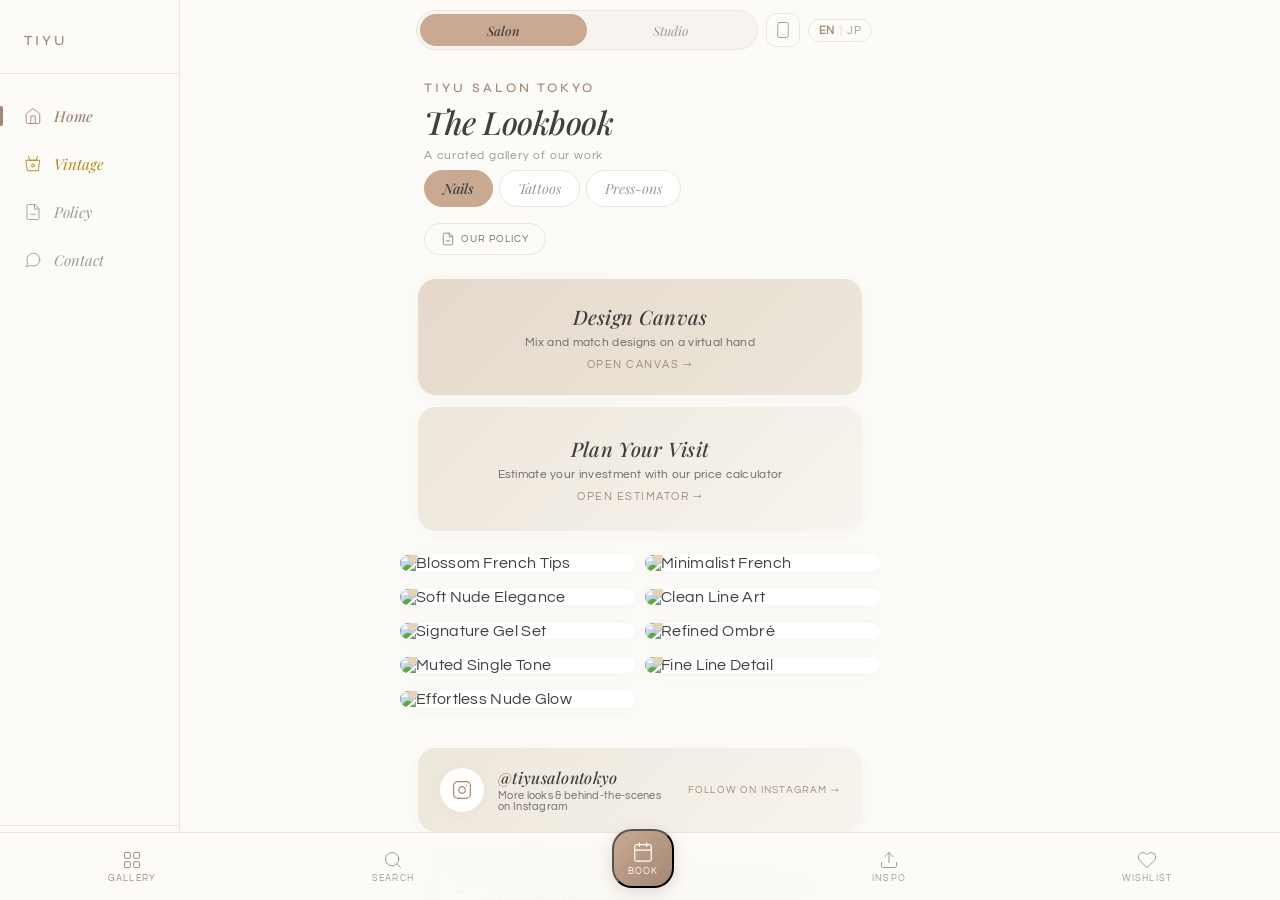
==== commit ae778acd: "Reintegrate Tiyu Vintage as editorial page: appointment-only designer vintage bag boutique inside Ti" ====
--- a/index.html
+++ b/index.html
@@ -43,10 +43,10 @@
           <svg width="18" height="18" viewBox="0 0 24 24" fill="none" stroke="currentColor" stroke-width="1.2" stroke-linecap="round" stroke-linejoin="round"><path d="M3 9l9-7 9 7v11a2 2 0 0 1-2 2H5a2 2 0 0 1-2-2z"/><polyline points="9 22 9 12 15 12 15 22"/></svg>
           <span>Home</span>
         </button>
-        <a class="rail-item" href="https://www.tiyutokyo.com" target="_blank" rel="noopener noreferrer">
-          <svg width="18" height="18" viewBox="0 0 24 24" fill="none" stroke="currentColor" stroke-width="1.2" stroke-linecap="round" stroke-linejoin="round"><circle cx="12" cy="12" r="10"/><path d="M12 6v6l4 2"/></svg>
+        <button class="rail-item rail-vintage" data-rail="vintage">
+          <svg width="18" height="18" viewBox="0 0 24 24" fill="none" stroke="currentColor" stroke-width="1.2" stroke-linecap="round" stroke-linejoin="round"><path d="M6 2l1.5 5h9L18 2"/><path d="M3 7h18l-2 14H5z"/><circle cx="12" cy="14" r="2"/></svg>
           <span>Vintage</span>
-        </a>
+        </button>
         <button class="rail-item" data-rail="policy">
           <svg width="18" height="18" viewBox="0 0 24 24" fill="none" stroke="currentColor" stroke-width="1.2" stroke-linecap="round" stroke-linejoin="round"><path d="M14 2H6a2 2 0 0 0-2 2v16a2 2 0 0 0 2 2h12a2 2 0 0 0 2-2V8z"/><polyline points="14 2 14 8 20 8"/><line x1="9" y1="15" x2="15" y2="15"/></svg>
           <span>Policy</span>
@@ -72,6 +72,7 @@
       <div id="screen-collection" class="screen"></div>
       <div id="screen-policy" class="screen"></div>
       <div id="screen-contact" class="screen"></div>
+      <div id="screen-vintage" class="screen"></div>
       <div id="detail-view" class="detail-view"></div>
       <div id="estimator-view" class="estimator-sheet-container"></div>
       <div id="policy-view" class="detail-view"></div>
--- a/css/styles.css
+++ b/css/styles.css
@@ -2992,6 +2992,52 @@
   font-weight: 500;
 }
 
+/* ── Book with Selections Button ── */
+.book-selections-btn {
+  display: flex;
+  align-items: center;
+  justify-content: center;
+  gap: 8px;
+  width: 100%;
+  margin-top: 20px;
+  padding: 16px 28px;
+  border: none;
+  border-radius: 50px;
+  background: linear-gradient(135deg, var(--accent), var(--accent-dark));
+  color: var(--white);
+  font-family: var(--font-serif);
+  font-size: 16px;
+  font-style: italic;
+  font-weight: 600;
+  letter-spacing: 0.5px;
+  cursor: pointer;
+  box-shadow: 0 4px 20px rgba(201, 169, 145, 0.35);
+  transition: transform 0.25s ease, box-shadow 0.25s ease;
+  animation: bookBtnGlow 2.5s ease-in-out infinite;
+}
+
+.book-selections-btn:active {
+  transform: scale(0.97);
+}
+
+.book-selections-btn:hover {
+  transform: scale(1.02);
+  box-shadow: 0 6px 28px rgba(201, 169, 145, 0.5);
+}
+
+.book-selections-btn svg {
+  transition: transform 0.25s ease;
+}
+
+.book-selections-btn:hover svg {
+  transform: translateX(3px);
+}
+
+@keyframes bookBtnGlow {
+  0%, 100% { box-shadow: 0 4px 20px rgba(201, 169, 145, 0.3); }
+  50% { box-shadow: 0 4px 28px rgba(201, 169, 145, 0.55); }
+}
+
 /* ── Estimator: Gallery Picker ── */
 .gallery-picker-overlay {
   position: fixed;
@@ -4291,3 +4337,211 @@
    swap is instant with the theme transition — no flicker or reflow. */
 #app[data-theme="salon"] .social-card[data-loc="studio"] { display: none; }
 #app[data-theme="studio"] .social-card[data-loc="salon"] { display: none; }
+
+/* ── Vintage Tab Gold Indicator ── */
+.service-tab[data-service="vintage"] {
+  border-color: #D4AF37;
+  color: #B8860B;
+}
+
+.service-tab[data-service="vintage"].active {
+  background: linear-gradient(135deg, #F5E6D3, #D4AF37);
+  border-color: transparent;
+  color: var(--espresso);
+  font-weight: 500;
+}
+
+/* ── Vintage Editorial Page ── */
+.vintage-page {
+  padding: 0 0 calc(var(--nav-height) + 40px + var(--safe-bottom));
+}
+
+.vintage-hero {
+  text-align: center;
+  padding: 48px 24px 40px;
+}
+
+.vintage-hero-img {
+  width: 100%;
+  max-width: 380px;
+  margin: 0 auto 28px;
+  border-radius: var(--radius);
+  overflow: hidden;
+  box-shadow: var(--shadow-md);
+}
+
+.vintage-hero-img svg,
+.vintage-hero-img img {
+  width: 100%;
+  display: block;
+}
+
+.vintage-hero-title {
+  font-family: var(--font-serif);
+  font-size: 36px;
+  font-weight: 500;
+  font-style: italic;
+  color: var(--espresso);
+  letter-spacing: -0.5px;
+  margin-bottom: 8px;
+}
+
+.vintage-hero-subtitle {
+  font-family: var(--font-sans);
+  font-size: 12px;
+  color: #B8860B;
+  letter-spacing: 2px;
+  text-transform: uppercase;
+  font-weight: 400;
+}
+
+.vintage-story,
+.vintage-experience {
+  padding: 32px 28px;
+}
+
+.vintage-section-title {
+  font-family: var(--font-serif);
+  font-size: 20px;
+  font-weight: 500;
+  font-style: italic;
+  color: #B8860B;
+  margin-bottom: 16px;
+  letter-spacing: 0.3px;
+}
+
+.vintage-story-body,
+.vintage-experience-body {
+  font-family: var(--font-serif);
+  font-size: 15px;
+  line-height: 1.9;
+  color: var(--espresso-light);
+  font-weight: 400;
+  letter-spacing: 0.2px;
+}
+
+.vintage-story-signature {
+  font-family: var(--font-serif);
+  font-size: 13px;
+  font-style: italic;
+  color: #B8860B;
+  margin-top: 20px;
+}
+
+.vintage-ctas {
+  padding: 16px 28px 40px;
+  display: flex;
+  flex-direction: column;
+  gap: 14px;
+}
+
+.vintage-cta-btn {
+  display: flex;
+  align-items: center;
+  justify-content: center;
+  gap: 8px;
+  padding: 14px 24px;
+  border: 1.5px solid #D4AF37;
+  border-radius: 50px;
+  background: transparent;
+  color: #B8860B;
+  font-family: var(--font-serif);
+  font-size: 14px;
+  font-style: italic;
+  font-weight: 500;
+  letter-spacing: 0.5px;
+  text-decoration: none;
+  cursor: pointer;
+  transition: all 0.3s ease;
+}
+
+.vintage-cta-btn:active { transform: scale(0.97); }
+
+.vintage-cta-btn:hover {
+  background: rgba(212, 175, 55, 0.08);
+  border-color: #B8860B;
+}
+
+.vintage-cta-primary {
+  background: linear-gradient(135deg, #F5E6D3, #D4AF37);
+  color: var(--espresso);
+  border-color: transparent;
+  box-shadow: 0 4px 16px rgba(212, 175, 55, 0.25);
+}
+
+.vintage-cta-primary:hover {
+  background: linear-gradient(135deg, #D4AF37, #B8860B);
+  color: var(--white);
+}
+
+/* Vintage tab banner (in home feed) */
+.vintage-tab-banner {
+  padding: 32px 24px 40px;
+  text-align: center;
+}
+
+.vintage-tab-hero {
+  width: 100%;
+  max-width: 340px;
+  margin: 0 auto 24px;
+  border-radius: var(--radius-sm);
+  overflow: hidden;
+  box-shadow: var(--shadow-soft);
+}
+
+.vintage-tab-hero svg {
+  width: 100%;
+  display: block;
+}
+
+.vintage-tab-title {
+  font-family: var(--font-serif);
+  font-size: 28px;
+  font-weight: 500;
+  font-style: italic;
+  color: var(--espresso);
+  margin-bottom: 6px;
+}
+
+.vintage-tab-subtitle {
+  font-family: var(--font-sans);
+  font-size: 11px;
+  color: #B8860B;
+  letter-spacing: 1.5px;
+  text-transform: uppercase;
+  margin-bottom: 16px;
+}
+
+.vintage-tab-story {
+  font-family: var(--font-serif);
+  font-size: 14px;
+  line-height: 1.8;
+  color: var(--espresso-light);
+  text-align: left;
+  margin-bottom: 24px;
+}
+
+.vintage-tab-ctas {
+  display: flex;
+  flex-direction: column;
+  gap: 12px;
+}
+
+/* Rail vintage item — gold accent */
+.rail-item.rail-vintage {
+  color: #B8860B;
+}
+
+.rail-item.rail-vintage.active {
+  color: #B8860B;
+}
+
+.rail-item.rail-vintage.active::before {
+  background: linear-gradient(135deg, #D4AF37, #B8860B);
+}
+
+/* Desktop layout for Vintage page */
+#app.full-width .vintage-page {
+  max-width: 720px;
+  margin: 0 auto;
+}
